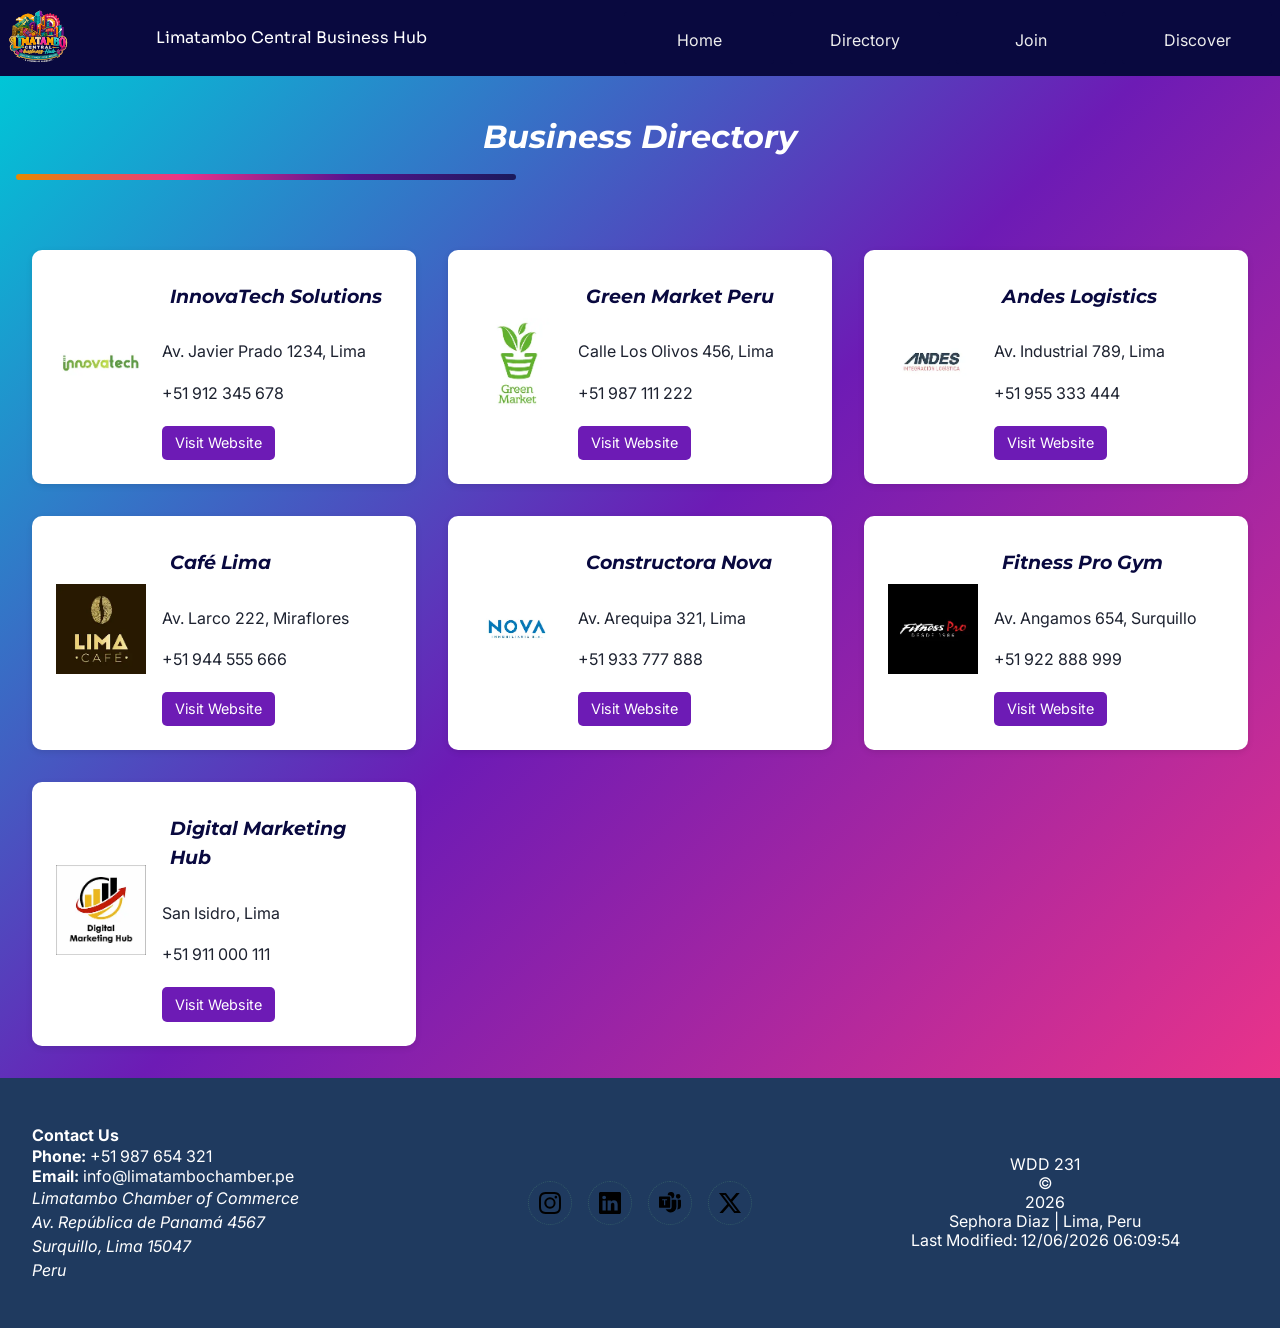
==== index.html @ 0a827411 "week 02 updates" ====
<!DOCTYPE html>
<html lang="en">

<head>
    <meta charset="UTF-8">
    <meta name="viewport" content="width=device-width, initial-scale=1.0">
    <title>Directory | Limatambo Central Business Hub</title>
    <meta name="author" content="Sephora Diaz">
    <meta name="description" content="This is the directory site of the Lima Central Business Hub">

    <meta property="og:title" content="Directory - Limatambo Central Business Hub">
    <meta property="og:description"
        content="Supporting local businesses in Limatambo by providing resources, networking opportunities, and community events to help growth and success.">
    <meta property="og:image" content="https://adielsd.github.io/wdd231/images/limatambo-logo.png">
    <meta property="og:url" content="https://adielsd.github.io/wdd231/">
    <meta property="og:type" content="website">

    <!--STYLESHEETS-->
    <link rel="stylesheet" href="styles/normalize.css">
    <link rel="stylesheet" href="styles/directory.css">

    <link rel="preload" href="styles/directory-large.css" as="style" onload="this.onload=null;this.rel='stylesheet'">
    <noscript>
        <link rel="stylesheet" href="styles/directory-large.css">
    </noscript>


    <!--ICON-->

    

    <link rel="icon" type="image/png" href="images/favicon-96x96.png" sizes="96x96" />
    <link rel="icon" type="image/svg+xml" href="images/favicon.svg" />
    <link rel="shortcut icon" href="images/favicon.ico" />
    <link rel="apple-touch-icon" sizes="180x180" href="images/apple-touch-icon.png" />
    <meta name="apple-mobile-web-app-title" content="MyWebSite" />
    <link rel="manifest" href="images/site.webmanifest" />


    <!--FAMILY FONTS-->
    
    <!-- PRECONNECT -->
     <link rel="preconnect" href="https://fonts.googleapis.com">
     <link rel="preconnect" href="https://fonts.gstatic.com" crossorigin>
     
     <!-- PRELOAD FONTS -->
      <link 
      rel="preload" 
      href="https://fonts.googleapis.com/css2?family=Inter:wght@400;500;600&family=Montserrat:wght@600;700;800&family=Sora:wght@600;700&display=swap" 
      as="style"
      onload="this.onload=null;this.rel='stylesheet'">
      
      <noscript>
        <link 
        href="https://fonts.googleapis.com/css2?family=Inter:wght@400;500;600&family=Montserrat:wght@600;700;800&family=Sora:wght@600;700&display=swap" 
        rel="stylesheet">
    </noscript>


    <script src="scripts/directory.js" defer></script>
    <script src="scripts/date.js" defer></script>   
    <script src="data/members.json" defer></script>

</head>

<body>
    <section class="navigator">
    <header>
        <img src="images/transparent-icon.svg" alt="site_logo" width="60" height="60">

        <span> Limatambo Central Business Hub </span>

        <button id="ham-btn" class="hamburguer" aria-label="Open navigation menu"></button>

    </header>

    <nav id="nav-bar" class="navigation">
        <ul>

            <li><a href="">Home</a></li>
            <li><a href="directory.html">Directory</a></li>
            <li><a href="">Join</a></li>
            <li><a href="">Discover</a></li>

        </ul>
    </nav>
    </section>


    <main>

        <h1>Business Directory</h1>

        <section id="members">
        </section>







        <!-- <h3>Find Us</h3>
        <iframe 
            src="https://www.google.com/maps?q=Surquillo+Lima+Peru&output=embed" 
            width="100%" 
            height="300" 
            style="border:0;" 
            allowfullscreen="" 
            loading="lazy">
        </iframe>

        -->


    </main>

    <footer>

        <div class="Contact">
            <h4>Contact Us</h4>
            <p><strong>Phone:</strong> +51 987 654 321</p>
            <p><strong>Email:</strong> info@limatambochamber.pe</p>

            <address>
                Limatambo Chamber of Commerce<br>
                Av. República de Panamá 4567<br>
                Surquillo, Lima 15047<br>
                Peru
            </address>
        </div>





        <div class="social">
            <a href="https://www.instagram.com/limachamber/?hl=es-la" target="_blank"><img src="images/instagram.svg" alt="instagram" width="16" height="16"></a>
            <a href="https://www.linkedin.com/feed/" target="_blank"><img src="images/linkedin.svg" alt="linkedin" width="16" height="16"></a>
            <a href="https://teams.live.com/free" target="_blank"><img src="images/microsoft-teams.svg" alt="microsoft-teams" width="16"
                    height="16"></a>
            <a href="https://x.com/?lang=es" target="_blank"><img src="images/twitter-x.svg" alt="twitter-x" width="16" height="16"></a>
        </div>

        <div class="date">
            <p>WDD 231</p>
            <p>
                © <span id="year"></span> Sephora Diaz | Lima, Peru</p>
            <p id="lastModified"></p>

        </div>



    </footer>

</body>

</html>
---- styles/directory.css ----
:root {
  /* =================================
     PRIMARY BRAND COLORS
  ================================= */

  --primary: #09093F;
  /* Deep Midnight Navy */
  --secondary: #00C6D7;
  /* Electric Teal */
  --accent: #FF9E1B;
  /* Vibrant Orange */
  --highlight: #E9338A;
  /* Magenta Fusion */
  --tertiary: #6D1BB5;
  /* Royal Purple */

  /* =================================
     OPTIONAL STATE VARIATIONS
  ================================= */

  --primary-hover: #1A1A5C;
  --secondary-hover: #00A8B8;
  --accent-hover: #E68900;
  --highlight-hover: #C81F72;
  --tertiary-hover: #57138F;

  /* =================================
     BACKGROUNDS & TEXT
  ================================= */

  --background-dark: #040420;
  --background-light: #F5F7FA;

  --text-primary: #FFFFFF;
  --text-secondary: #C8D0DA;
  --text-dark: #1D2230;

  /* =================================
     GRADIENTS
  ================================= */

  --gradient-primary: linear-gradient(135deg,
      #00C6D7 0%,
      #6D1BB5 50%,
      #E9338A 100%);

  --gradient-accent: linear-gradient(135deg,
      #FF9E1B 0%,
      #E9338A 100%);

  --gradient-dark: linear-gradient(135deg,
      #040420 0%,
      #09093F 100%);
}

/*---------------BODY CONFIG-------------------*/



html {
  scroll-behavior: smooth;
  font-size: 16px;
  box-sizing: border-box;
}
html {
  font-synthesis: none;
} 

*,
*::before,
*::after {
  box-sizing: inherit;
  margin: 0;
  padding: 0;
}

body {
  text-rendering: optimizeLegibility;
  -webkit-font-smoothing: antialiased;
}

body {
  min-height: 100vh;

  line-height: 1.5;
  font-family: 'Inter', sans-serif;

  background: var(--background-light);
  color: var(--text-dark);

  overflow-x: hidden;
}

body {
  font-family: 'Inter', Arial, Helvetica, sans-serif;
}


main {
  width: 100%;
  overflow-x: hidden;
}

img {
  max-width: 100%;
  display: block;
}


/*-----------------HEADER------------------*/

header {
  background-color: var(--primary);
  display: flex;
  gap: 5.5rem;
  align-items: center;
  padding: .5rem;
  text-align: center;
  font-family: 'sora', sans-serif   ;
  color: var(--text-primary);
}

/*-----------------BUTTONS------------------*/
/* Hamburguer button*/
.hamburguer {
  background: none;
  border: none;
  color: white;
  cursor: pointer;
  font-family: Verdana, Geneva, Tahoma, sans-serif;
}

.hamburguer {
  display: block;
  /* 🔥 important */
  background: none;
  border: none;
  font-size: 2rem;
  padding: .5rem;
  margin: 0;
  cursor: pointer;
}

.hamburguer::before {
  content: "\2630";
  font-size: 1.5rem;
}

.hamburguer.show::before {
  content: "\00D7";
  font-size: 1.5rem;
}

/*-----------------NAVIGATION------------------*/

h1 {
  font-family: 'Montserrat', sans-serif;
  text-align: center;
  font-style: oblique;
  color: var(--text-primary);
  padding: 1rem;
}

h1::after {
  content: "";
  display: block;
  justify-self: center;

  width: min(500px, 80%);
  height: 6px;

  margin-top: 0.8rem;
  border-radius: 999px;

  background: linear-gradient(
    90deg,
    #E68900,
    #E9338A,
    #57138F,
    #1A1A5C
  );
}

span {
  display: block;
}

.navigation {
  display: none;
  background-color: var(--primary);
  flex-direction: column;
  width: 100%;

}

.navigation li {
  width: 100%;
}

.navigation a {
  display: block;
  width: 100%;
  padding: 1rem;
}

.navigation.show {
  display: block;
}

.navigation ul {
  list-style-type: none;
  margin: 0;
  padding: 0;
}

.navigation a {
  display: block;
  padding: .8rem 10px;
  color: #eee;
  background-color: var(--primary);
  text-decoration: none;
  border-radius: 4px;
  text-align: center;

}

.navigation li.current {
  background-color: var(--accent);

}

.navigation a:hover {
  background-color: var(--secondary-hover);
  color: #1F3A5F;
}

nav {
  display: flex;
  justify-content: space-between;
  align-items: center;

}

nav {
  width: 100%;
}

/*-----------------MAIN------------------*/
main {
  background: var(--gradient-primary);
}

#members {
  display: grid;
  grid-template-columns: 1fr;
  gap: 1rem;
  padding: 1rem;
  align-items: center;
}

/* ===== CARD STYLE ===== */
#members section {
  background-color: white;
  border-radius: 10px;
  padding: 1rem;
  text-align: center;
  color: var(--text-dark);
  box-shadow: 0 2px 6px rgba(0, 0, 0, 0.1);
}

#members section {
  display: flex;
  flex-direction: column;
  align-items: center;
  /* keeps image centered */
}

/* ===== IMAGES ===== */
#members img {
  width: 80px;
  height: 80px;
  object-fit: cover;
  margin-bottom: 0.5rem;
}

/* ===== TEXT ===== */
#members h3 {
  font-family: 'Montserrat', sans-serif;
  color: var(--primary);
  margin-bottom: 0.5rem;
  padding: 0.5rem
}

#members p {
  font-family: 'Inter', sans-serif;
  margin: 0.3rem 0;
}

/* ===== LINKS ===== */
#members a {
  display: inline-block;
  padding-left: 1rem;
  margin-top: 0.5rem;
  color: white;
  background-color: var(--tertiary);
  padding: 0.4rem 0.8rem;
  border-radius: 5px;
  text-decoration: none;
  font-size: 0.9rem;
  font-family: 'Inter', sans-serif;

}

#members a:hover {
  background-color: var(--tertiary-hover);
}

#members {
  min-height: 100vh;
}

#members img {
  aspect-ratio: 4 / 3;
}


/*-----------------FOOTER------------------*/
footer {
  background-color: var(--primary);
  min-height: 250px;
}

.footer-grid {
  min-height: 250px;
}

footer * {
  min-width: 0;
}

footer h2,
footer h3,
footer p,
footer span,
footer a {
  line-height: 1.2;
}

footer {
  display: grid;
  grid-template-columns: 1fr;
  padding: 5px 0 5px 10px;
  background-color: #1F3A5F;
  color: white;
  padding: 1rem;


}

h3 {
  padding: 2rem;
  text-align: center;
  color: #333333;
  font-style: italic;
}

.contact h4 {
  font-style: italic;
  text-decoration: underline;
  padding: 10px;
}

/*-----------------SOCIAL------------------*/

.social {
  display: flex;
  justify-content: center;
  column-gap: 8px;
  padding: 1rem;
}

.social a {
  display: flex;
  justify-content: center;
  align-items: center;
  width: 44px;
  height: 44px;
  border: #335c67 dotted 1px;
  border-radius: 22px;
}

.social img {
  width: 22px;
  height: 22px;
}

.social a:hover {
  background-color: var(--secondary-hover);
}

.date {
  align-items: center;
  text-align: center;
}
---- styles/directory-large.css ----
@media (min-width: 768px) {

    :root {
        /* =================================
     PRIMARY BRAND COLORS
  ================================= */

        --primary: #09093F;
        /* Deep Midnight Navy */
        --secondary: #00C6D7;
        /* Electric Teal */
        --accent: #FF9E1B;
        /* Vibrant Orange */
        --highlight: #E9338A;
        /* Magenta Fusion */
        --tertiary: #6D1BB5;
        /* Royal Purple */

        /* =================================
     OPTIONAL STATE VARIATIONS
  ================================= */

        --primary-hover: #1A1A5C;
        --secondary-hover: #00A8B8;
        --accent-hover: #E68900;
        --highlight-hover: #C81F72;
        --tertiary-hover: #57138F;

        /* =================================
     BACKGROUNDS & TEXT
  ================================= */

        --background-dark: #040420;
        --background-light: #F5F7FA;

        --text-primary: #FFFFFF;
        --text-secondary: #C8D0DA;
        --text-dark: #1D2230;

        /* =================================
     GRADIENTS
  ================================= */

        --gradient-primary: linear-gradient(135deg,
                #00C6D7 0%,
                #6D1BB5 50%,
                #E9338A 100%);

        --gradient-accent: linear-gradient(135deg,
                #FF9E1B 0%,
                #E9338A 100%);

        --gradient-dark: linear-gradient(135deg,
                #040420 0%,
                #09093F 100%);
    }


    .hamburguer {
        display: none;
    }

    /* NAVIGATION */

    .navigator {
        display: flex;
        background: var(--primary);
        justify-content: space-between;
        align-items: center;
    }

    .navigation {
        display: block;
        padding: 0.5rem;
        background: var(--primary);
    }

    .navigation ul {
        display: flex;
        justify-content: center;
        align-items: center;
        gap: 1rem;
    }

    #nav-bar {
        width: auto;
        justify-self: right;
    }

    .navigation a {
        border: none;
        transition: background-color 0.3s ease;
        align-items: center;
        padding-top: 1rem;
        gap: 0;
        width: 150px;
    }

    /* MEMBERS GRID */

    #members {
        grid-template-columns: repeat(auto-fit, minmax(320px, 1fr));
        gap: 2rem;
        padding: 2rem;

        min-height: auto;
    }

    /* MEMBER CARDS */

    #members section {
        display: grid;
        grid-template-columns: auto 1fr;
        gap: 1rem;

        align-items: center;

        padding: 1.5rem;

        transition:
            transform 0.3s ease,
            box-shadow 0.3s ease;
    }

    #members section:hover {
        transform: translateY(-5px);

        box-shadow:
            0 10px 25px rgba(0, 0, 0, 0.12);
    }

    /* IMAGES */

    #members img {
        width: 90px;
        height: 90px;

        aspect-ratio: 1 / 1;

        object-fit: contain;
    }

    /* TEXT CONTENT */

    #members section>div {
        display: flex;
        flex-direction: column;

        gap: 0.5rem;
    }

    #members h3 {
        font-size: 1.2rem;
        text-align: left;
    }

    #members p {
        text-align: left;
    }

    #members a {
        align-self: start;
    }

    /* FOOTER */

    footer {
        grid-template-columns: repeat(3, 1fr);
        align-items: center;
        padding: 2rem;
        min-height: 250px;
    }

    footer>div {
        display: flex;
        flex-direction: column;
        justify-content: center;
    
    }

    .contact {
        text-align: left;
    }

    .social {
        flex-direction: row;
        justify-content: center;
        gap: 1rem;

    }

    .date {
        text-align: center;
    }
}
---- styles/directory-large.css ----
@media (min-width: 768px) {

    :root {
        /* =================================
     PRIMARY BRAND COLORS
  ================================= */

        --primary: #09093F;
        /* Deep Midnight Navy */
        --secondary: #00C6D7;
        /* Electric Teal */
        --accent: #FF9E1B;
        /* Vibrant Orange */
        --highlight: #E9338A;
        /* Magenta Fusion */
        --tertiary: #6D1BB5;
        /* Royal Purple */

        /* =================================
     OPTIONAL STATE VARIATIONS
  ================================= */

        --primary-hover: #1A1A5C;
        --secondary-hover: #00A8B8;
        --accent-hover: #E68900;
        --highlight-hover: #C81F72;
        --tertiary-hover: #57138F;

        /* =================================
     BACKGROUNDS & TEXT
  ================================= */

        --background-dark: #040420;
        --background-light: #F5F7FA;

        --text-primary: #FFFFFF;
        --text-secondary: #C8D0DA;
        --text-dark: #1D2230;

        /* =================================
     GRADIENTS
  ================================= */

        --gradient-primary: linear-gradient(135deg,
                #00C6D7 0%,
                #6D1BB5 50%,
                #E9338A 100%);

        --gradient-accent: linear-gradient(135deg,
                #FF9E1B 0%,
                #E9338A 100%);

        --gradient-dark: linear-gradient(135deg,
                #040420 0%,
                #09093F 100%);
    }


    .hamburguer {
        display: none;
    }

    /* NAVIGATION */

    .navigator {
        display: flex;
        background: var(--primary);
        justify-content: space-between;
        align-items: center;
    }

    .navigation {
        display: block;
        padding: 0.5rem;
        background: var(--primary);
    }

    .navigation ul {
        display: flex;
        justify-content: center;
        align-items: center;
        gap: 1rem;
    }

    #nav-bar {
        width: auto;
        justify-self: right;
    }

    .navigation a {
        border: none;
        transition: background-color 0.3s ease;
        align-items: center;
        padding-top: 1rem;
        gap: 0;
        width: 150px;
    }

    /* MEMBERS GRID */

    #members {
        grid-template-columns: repeat(auto-fit, minmax(320px, 1fr));
        gap: 2rem;
        padding: 2rem;

        min-height: auto;
    }

    /* MEMBER CARDS */

    #members section {
        display: grid;
        grid-template-columns: auto 1fr;
        gap: 1rem;

        align-items: center;

        padding: 1.5rem;

        transition:
            transform 0.3s ease,
            box-shadow 0.3s ease;
    }

    #members section:hover {
        transform: translateY(-5px);

        box-shadow:
            0 10px 25px rgba(0, 0, 0, 0.12);
    }

    /* IMAGES */

    #members img {
        width: 90px;
        height: 90px;

        aspect-ratio: 1 / 1;

        object-fit: contain;
    }

    /* TEXT CONTENT */

    #members section>div {
        display: flex;
        flex-direction: column;

        gap: 0.5rem;
    }

    #members h3 {
        font-size: 1.2rem;
        text-align: left;
    }

    #members p {
        text-align: left;
    }

    #members a {
        align-self: start;
    }

    /* FOOTER */

    footer {
        grid-template-columns: repeat(3, 1fr);
        align-items: center;
        padding: 2rem;
        min-height: 250px;
    }

    footer>div {
        display: flex;
        flex-direction: column;
        justify-content: center;
    
    }

    .contact {
        text-align: left;
    }

    .social {
        flex-direction: row;
        justify-content: center;
        gap: 1rem;

    }

    .date {
        text-align: center;
    }
}
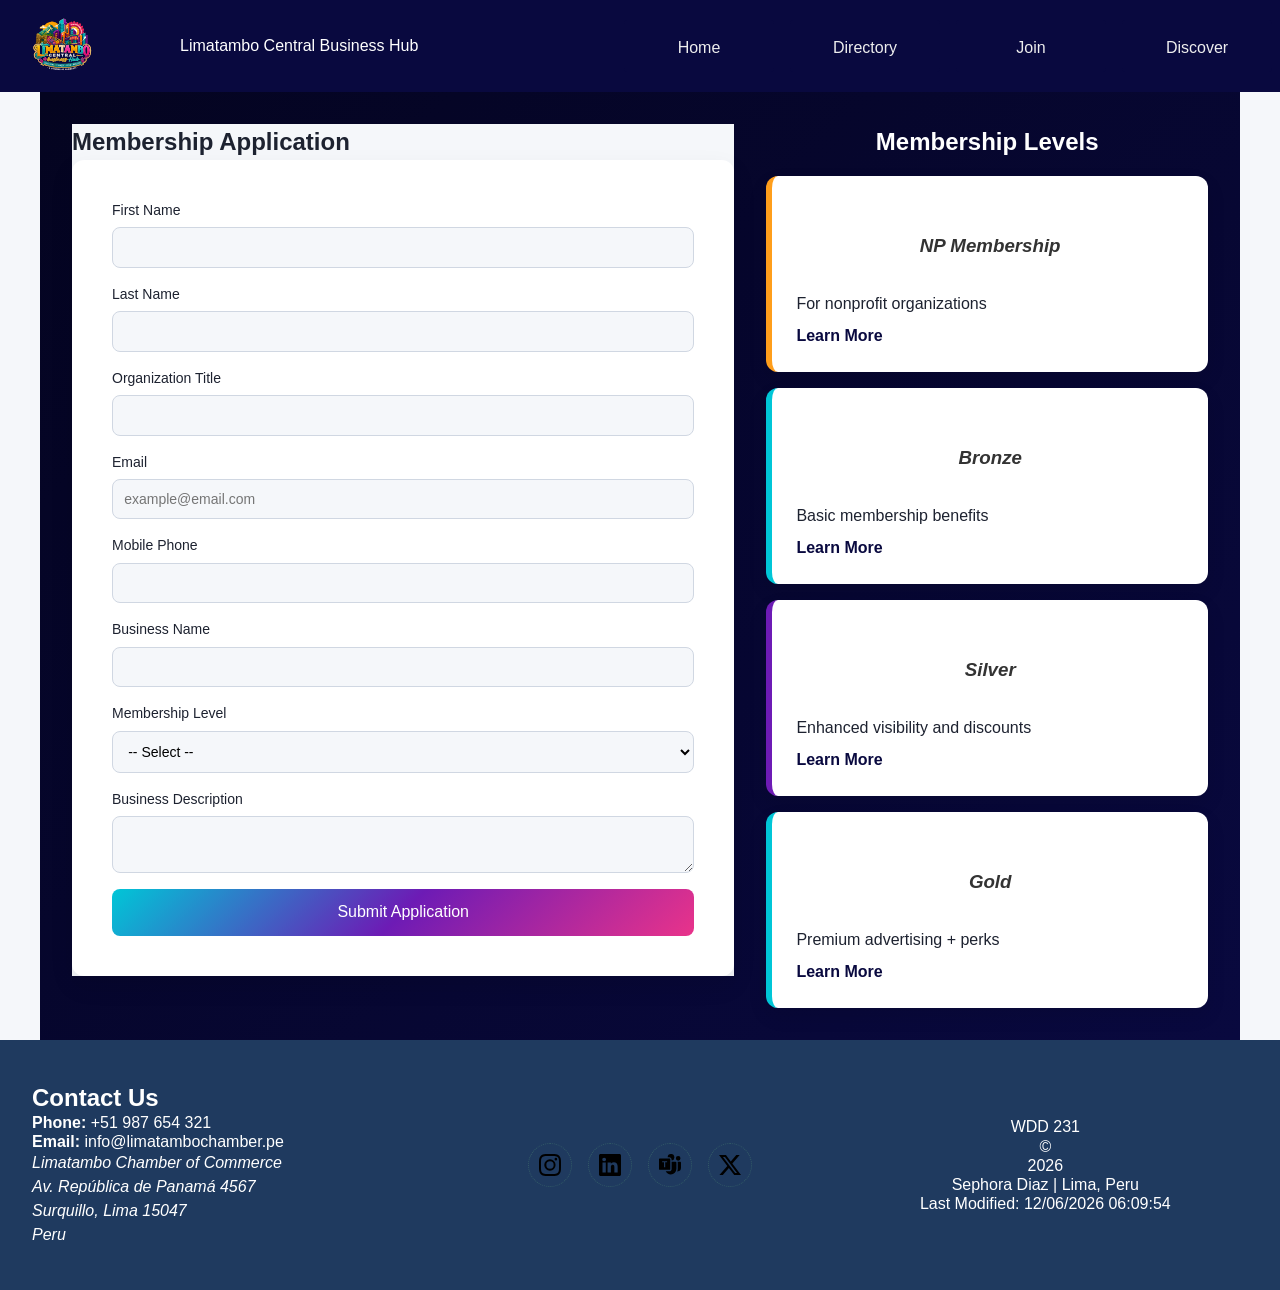
==== commit 07e793fa: "form modif 1" ====
--- a/index.html
+++ b/index.html
@@ -1,11 +1,10 @@
 <!DOCTYPE html>
 <html lang="en">
-
 <head>
-    <meta charset="UTF-8">
-    <meta name="viewport" content="width=device-width, initial-scale=1.0">
-    <title>Directory | Limatambo Central Business Hub</title>
-    <meta name="author" content="Sephora Diaz">
+  <meta charset="UTF-8" />
+  <meta name="viewport" content="width=device-width, initial-scale=1.0" />
+  <title>Join Chamber | Limatambo Chamber of Commerce</title>
+  <meta name="author" content="Sephora Diaz">
     <meta name="description" content="This is the directory site of the Lima Central Business Hub">
 
     <meta property="og:title" content="Directory - Limatambo Central Business Hub">
@@ -17,108 +16,185 @@
 
     <!--STYLESHEETS-->
     <link rel="stylesheet" href="styles/normalize.css">
-    <link rel="stylesheet" href="styles/directory.css">
-
-    <link rel="preload" href="styles/directory-large.css" as="style" onload="this.onload=null;this.rel='stylesheet'">
-    <noscript>
-        <link rel="stylesheet" href="styles/directory-large.css">
-    </noscript>
-
-
-    <!--ICON-->
-
     
-
-    <link rel="icon" type="image/png" href="images/favicon-96x96.png" sizes="96x96" />
-    <link rel="icon" type="image/svg+xml" href="images/favicon.svg" />
-    <link rel="shortcut icon" href="images/favicon.ico" />
-    <link rel="apple-touch-icon" sizes="180x180" href="images/apple-touch-icon.png" />
-    <meta name="apple-mobile-web-app-title" content="MyWebSite" />
-    <link rel="manifest" href="images/site.webmanifest" />
-
-
-    <!--FAMILY FONTS-->
-    
-    <!-- PRECONNECT -->
-     <link rel="preconnect" href="https://fonts.googleapis.com">
-     <link rel="preconnect" href="https://fonts.gstatic.com" crossorigin>
-     
-     <!-- PRELOAD FONTS -->
-      <link 
-      rel="preload" 
-      href="https://fonts.googleapis.com/css2?family=Inter:wght@400;500;600&family=Montserrat:wght@600;700;800&family=Sora:wght@600;700&display=swap" 
-      as="style"
-      onload="this.onload=null;this.rel='stylesheet'">
-      
-      <noscript>
-        <link 
-        href="https://fonts.googleapis.com/css2?family=Inter:wght@400;500;600&family=Montserrat:wght@600;700;800&family=Sora:wght@600;700&display=swap" 
-        rel="stylesheet">
-    </noscript>
-
-
-    <script src="scripts/directory.js" defer></script>
-    <script src="scripts/date.js" defer></script>   
-    <script src="data/members.json" defer></script>
-
+    <link rel="stylesheet" href="styles/join.css">
+
+    <link rel="stylesheet" href="styles/join-large.css">
+
+
+  <script defer src="scripts/join.js"></script>
+  <script defer src="scripts/date.js"></script>
 </head>
 
 <body>
-    <section class="navigator">
-    <header>
-        <img src="images/transparent-icon.svg" alt="site_logo" width="60" height="60">
-
-        <span> Limatambo Central Business Hub </span>
-
-        <button id="ham-btn" class="hamburguer" aria-label="Open navigation menu"></button>
-
-    </header>
-
-    <nav id="nav-bar" class="navigation">
-        <ul>
-
-            <li><a href="">Home</a></li>
-            <li><a href="directory.html">Directory</a></li>
-            <li><a href="">Join</a></li>
-            <li><a href="">Discover</a></li>
-
-        </ul>
-    </nav>
+     <div class="navigator">
+        <header>
+            <img src="images/transparent-icon.svg" alt="site_logo" width="60" height="60">
+
+            <span> Limatambo Central Business Hub </span>
+
+            <button id="ham-btn" class="hamburguer" aria-label="Open navigation menu"></button>
+
+        </header>
+
+        <nav id="nav-bar" class="navigation">
+            <ul>
+
+                <li><a href="index.html">Home</a></li>
+                <li><a href="directory.html">Directory</a></li>
+                <li><a href="index.html">Join</a></li>
+                <li><a href="">Discover</a></li>
+
+            </ul>
+        </nav>
+    </div>
+
+
+
+  <main class="layout">
+  
+    <section class="form-section">
+      <h2>Membership Application</h2>
+
+      <form method="get" action="thankyou.html" id="joinForm">
+
+        <label>
+          First Name
+          <input type="text" name="firstName" required autocomplete="given-name" title="First Name">
+        </label>
+
+        <label>
+          Last Name
+          <input type="text" name="lastName" required autocomplete="family-name" title="Last Name">
+        </label>
+
+        <label>
+          Organization Title
+          <input type="text"
+                 name="orgTitle"
+                 title="Organization Title"
+                 autocomplete="organization-title"
+                 pattern="[A-Za-z\\-\s]{7,}"
+                 required>
+        </label>
+
+        <label>
+          Email
+          <input type="email"
+                 name="email"
+                 required
+                 autocomplete="email"
+                 placeholder="example@email.com"
+                 title="Email Address">
+        </label>
+
+        <label>
+          Mobile Phone
+          <input type="tel"
+                 name="phone"
+                 required
+                 autocomplete="tel"
+                 title="Mobile Phone Number">
+        </label>
+
+        <label>
+          Business Name
+          <input type="text"
+                 name="organization"
+                 required
+                 autocomplete="organization"
+                 title="Business Name">
+        </label>
+
+        <label>
+          Membership Level
+          <select name="membership" required>
+            <option value="">-- Select --</option>
+            <option value="np">NP Membership</option>
+            <option value="bronze">Bronze Membership</option>
+            <option value="silver">Silver Membership</option>
+            <option value="gold">Gold Membership</option>
+          </select>
+        </label>
+
+        <label>
+          Business Description
+          <textarea name="description" title="Business Description"></textarea>
+        </label>
+
+        <!-- hidden timestamp -->
+        <input type="hidden" name="timestamp" id="timestamp">
+
+        <button type="submit">Submit Application</button>
+      </form>
     </section>
 
-
-    <main>
-
-        <h1>Business Directory</h1>
-
-        <section id="members">
-        </section>
-
-
-
-
-
-
-
-        <!-- <h3>Find Us</h3>
-        <iframe 
-            src="https://www.google.com/maps?q=Surquillo+Lima+Peru&output=embed" 
-            width="100%" 
-            height="300" 
-            style="border:0;" 
-            allowfullscreen="" 
-            loading="lazy">
-        </iframe>
-
-        -->
-
-
-    </main>
-
-    <footer>
-
-        <div class="Contact">
-            <h4>Contact Us</h4>
+    <!-- MEMBERSHIP CARDS -->
+    <aside class="cards">
+      <h2>Membership Levels</h2>
+
+      <div class="card animate">
+        <h3>NP Membership</h3>
+        <p>For nonprofit organizations</p>
+        <a href="#" data-modal="npModal">Learn More</a>
+      </div>
+
+      <div class="card animate">
+        <h3>Bronze</h3>
+        <p>Basic membership benefits</p>
+        <a href="#" data-modal="bronzeModal">Learn More</a>
+      </div>
+
+      <div class="card animate">
+        <h3>Silver</h3>
+        <p>Enhanced visibility and discounts</p>
+        <a href="#" data-modal="silverModal">Learn More</a>
+      </div>
+
+      <div class="card animate">
+        <h3>Gold</h3>
+        <p>Premium advertising + perks</p>
+        <a href="#" data-modal="goldModal">Learn More</a>
+      </div>
+    </aside>
+  </main>
+
+  <!-- MODALS -->
+  <div class="modal" id="npModal">
+    <div class="modal-content">
+      <button class="close">&times;</button>
+      <h2>NP Membership Benefits</h2>
+      <p>No fee. Access to community events.</p>
+    </div>
+  </div>
+
+  <div class="modal" id="bronzeModal">
+    <div class="modal-content">
+      <button class="close">&times;</button>
+      <h2>Bronze Benefits</h2>
+      <p>Basic listing and networking access.</p>
+    </div>
+  </div>
+
+  <div class="modal" id="silverModal">
+    <div class="modal-content">
+      <button class="close">&times;</button>
+      <h2>Silver Benefits</h2>
+      <p>Event discounts and featured listings.</p>
+    </div>
+  </div>
+
+  <div class="modal" id="goldModal">
+    <div class="modal-content">
+      <button class="close">&times;</button>
+      <h2>Gold Benefits</h2>
+      <p>Homepage spotlight + premium promotion.</p>
+    </div>
+  </div>
+
+  <footer>
+     <div class="Contact">
+            <h2>Contact Us</h2>
             <p><strong>Phone:</strong> +51 987 654 321</p>
             <p><strong>Email:</strong> info@limatambochamber.pe</p>
 
@@ -135,11 +211,14 @@
 
 
         <div class="social">
-            <a href="https://www.instagram.com/limachamber/?hl=es-la" target="_blank"><img src="images/instagram.svg" alt="instagram" width="16" height="16"></a>
-            <a href="https://www.linkedin.com/feed/" target="_blank"><img src="images/linkedin.svg" alt="linkedin" width="16" height="16"></a>
-            <a href="https://teams.live.com/free" target="_blank"><img src="images/microsoft-teams.svg" alt="microsoft-teams" width="16"
+            <a href="https://www.instagram.com/limachamber/?hl=es-la" target="_blank"><img src="images/instagram.svg"
+                    alt="instagram" width="16" height="16"></a>
+            <a href="https://www.linkedin.com/feed/" target="_blank"><img src="images/linkedin.svg" alt="linkedin"
+                    width="16" height="16"></a>
+            <a href="https://teams.live.com/free" target="_blank"><img src="images/microsoft-teams.svg"
+                    alt="microsoft-teams" width="16" height="16"></a>
+            <a href="https://x.com/?lang=es" target="_blank"><img src="images/twitter-x.svg" alt="twitter-x" width="16"
                     height="16"></a>
-            <a href="https://x.com/?lang=es" target="_blank"><img src="images/twitter-x.svg" alt="twitter-x" width="16" height="16"></a>
         </div>
 
         <div class="date">
@@ -149,11 +228,5 @@
             <p id="lastModified"></p>
 
         </div>
-
-
-
-    </footer>
-
 </body>
-
 </html>
--- a/styles/join.css
+++ b/styles/join.css
@@ -0,0 +1,576 @@
+:root {
+  --primary: #09093F;
+  --secondary: #00C6D7;
+  --accent: #FF9E1B;
+  --highlight: #E9338A;
+  --tertiary: #6D1BB5;
+
+  --primary-hover: #1A1A5C;
+  --secondary-hover: #00A8B8;
+  --accent-hover: #E68900;
+  --highlight-hover: #C81F72;
+  --tertiary-hover: #57138F;
+
+  --background-dark: #040420;
+  --background-light: #F5F7FA;
+
+  --text-primary: #FFFFFF;
+  --text-secondary: #C8D0DA;
+  --text-dark: #1D2230;
+
+  --gradient-primary: linear-gradient(135deg,#00C6D7,#6D1BB5,#E9338A);
+  --gradient-accent: linear-gradient(135deg,#FF9E1B,#E9338A);
+  --gradient-dark: linear-gradient(135deg,#040420,#09093F);
+}
+
+/*---------------BODY CONFIG-------------------*/
+
+
+
+html {
+  scroll-behavior: smooth;
+  font-size: 16px;
+  box-sizing: border-box;
+}
+
+html {
+  font-synthesis: none;
+}
+
+*,
+*::before,
+*::after {
+  box-sizing: inherit;
+  margin: 0;
+  padding: 0;
+}
+
+body {
+  text-rendering: optimizeLegibility;
+  -webkit-font-smoothing: antialiased;
+}
+
+body {
+  min-height: 100vh;
+
+  line-height: 1.5;
+  font-family: 'Inter', sans-serif;
+
+  background: var(--background-light);
+  color: var(--text-dark);
+
+  overflow-x: hidden;
+}
+
+body {
+  font-family: 'Inter', Arial, Helvetica, sans-serif;
+}
+
+
+main {
+  width: 100%;
+  overflow-x: hidden;
+}
+
+img {
+  max-width: 100%;
+  display: block;
+}
+
+
+/*-----------------HEADER------------------*/
+
+header {
+  background-color: var(--primary);
+  display: flex;
+  gap: 5.5rem;
+  align-items: center;
+  padding: .5rem;
+  text-align: center;
+  font-family: 'sora', sans-serif;
+  color: var(--text-primary);
+}
+
+/*-----------------BUTTONS------------------*/
+/* Hamburguer button*/
+.hamburguer {
+  background: none;
+  border: none;
+  color: white;
+  cursor: pointer;
+  font-family: Verdana, Geneva, Tahoma, sans-serif;
+}
+
+.hamburguer {
+  display: block;
+  /* 🔥 important */
+  background: none;
+  border: none;
+  font-size: 2rem;
+  padding: .5rem;
+  margin: 0;
+  cursor: pointer;
+}
+
+.hamburguer::before {
+  content: "\2630";
+  font-size: 1.5rem;
+}
+
+.hamburguer.show::before {
+  content: "\00D7";
+  font-size: 1.5rem;
+}
+/*-----------------NAVIGATION------------------*/
+
+h1 {
+  font-family: 'Montserrat', sans-serif;
+  text-align: center;
+  font-style: oblique;
+  color: var(--text-primary);
+  padding: 1rem;
+}
+
+h1::after {
+  content: "";
+  display: block;
+  justify-self: center;
+
+  width: min(500px, 80%);
+  height: 6px;
+
+  margin-top: 0.8rem;
+  border-radius: 999px;
+
+  background: linear-gradient(90deg,
+      #E68900,
+      #E9338A,
+      #57138F,
+      #1A1A5C);
+}
+
+span {
+  display: block;
+}
+
+.navigation {
+  display: none;
+  background-color: var(--primary);
+  flex-direction: column;
+  width: 100%;
+
+}
+
+.navigation li {
+  width: 100%;
+}
+
+.navigation a {
+  display: block;
+  width: 100%;
+  padding: 1rem;
+}
+
+.navigation.show {
+  display: block;
+}
+
+.navigation ul {
+  list-style-type: none;
+  margin: 0;
+  padding: 0;
+}
+
+.navigation a {
+  display: block;
+  padding: .8rem 10px;
+  color: #eee;
+  background-color: var(--primary);
+  text-decoration: none;
+  border-radius: 4px;
+  text-align: center;
+
+}
+
+.navigation li.current {
+  background-color: var(--accent);
+
+}
+
+.navigation a:hover {
+  background-color: var(--secondary-hover);
+  color: #1F3A5F;
+}
+
+nav {
+  display: flex;
+  justify-content: space-between;
+  align-items: center;
+
+}
+
+nav {
+  width: 100%;
+}
+
+
+
+body {
+  font-family: Arial, sans-serif;
+  margin: 0;
+  background: #f5f5f5;
+}
+
+/* layout */
+.layout {
+  display: flex;
+  flex-direction: column;
+  gap: 20px;
+  padding: 20px;
+}
+
+/* desktop layout */
+@media (min-width: 900px) {
+  .layout {
+    flex-direction: row;
+  }
+}
+
+/* form */
+form {
+  display: flex;
+  flex-direction: column;
+  gap: 12px;
+  background: white;
+  padding: 20px;
+  border-radius: 10px;
+}
+
+label {
+  display: flex;
+  flex-direction: column;
+  font-size: 14px;
+}
+
+input, select, textarea {
+  padding: 8px;
+  border: 1px solid #ccc;
+  border-radius: 6px;
+}
+
+/* cards */
+.cards {
+  display: flex;
+  flex-direction: column;
+  gap: 15px;
+}
+
+.card {
+  background: white;
+  padding: 15px;
+  border-radius: 10px;
+  opacity: 0;
+  transform: translateY(20px);
+}
+
+/* ✨ animation on load */
+.animate {
+  animation: fadeUp 1s ease forwards;
+}
+
+@keyframes fadeUp {
+  to {
+    opacity: 1;
+    transform: translateY(0);
+  }
+}
+
+/* modals */
+.modal {
+  display: none;
+  position: fixed;
+  top: 0;
+  left: 0;
+  width: 100%;
+  height: 100%;
+  background: rgba(0,0,0,0.6);
+}
+
+.modal-content {
+  background: white;
+  margin: 15% auto;
+  padding: 20px;
+  width: 300px;
+  border-radius: 10px;
+}
+
+.close {
+  float: right;
+  cursor: pointer;
+}
+
+/* ================================
+   JOIN FORM STYLING
+================================ */
+
+.form-section {
+  background: var(--background-light);
+  padding: 2rem;
+}
+
+form {
+  background: white;
+  border-radius: 12px;
+  padding: 2rem;
+  box-shadow: 0 10px 25px rgba(0, 0, 0, 0.08);
+  display: flex;
+  flex-direction: column;
+  gap: 1rem;
+  max-width: 600px;
+}
+
+/* labels */
+form label {
+  display: flex;
+  flex-direction: column;
+  font-family: 'Inter', sans-serif;
+  color: var(--text-dark);
+  font-weight: 500;
+  gap: 0.4rem;
+}
+
+/* inputs */
+form input,
+form select,
+form textarea {
+  padding: 0.7rem;
+  border: 1px solid #d0d7e2;
+  border-radius: 8px;
+  font-family: inherit;
+  background: var(--background-light);
+  transition: 0.3s ease;
+}
+
+/* focus effect using your theme */
+form input:focus,
+form select:focus,
+form textarea:focus {
+  outline: none;
+  border-color: var(--secondary);
+  box-shadow: 0 0 0 3px rgba(0, 198, 215, 0.2);
+}
+
+/* submit button */
+form button {
+  background: var(--gradient-primary);
+  color: white;
+  border: none;
+  padding: 0.9rem;
+  border-radius: 8px;
+  font-size: 1rem;
+  cursor: pointer;
+  transition: transform 0.2s ease, opacity 0.2s ease;
+}
+
+form button:hover {
+  transform: translateY(-2px);
+  opacity: 0.9;
+}
+
+/* ================================
+   MEMBERSHIP CARDS
+================================ */
+
+.cards {
+  display: flex;
+  flex-direction: column;
+  gap: 1rem;
+  padding: 1rem;
+}
+
+.cards > h2 {
+    color: var(--text-primary);
+    text-align: center;
+}
+
+/* card base */
+.card {
+  background: white;
+  border-left: 6px solid var(--secondary);
+  border-radius: 12px;
+  padding: 1rem;
+  box-shadow: 0 8px 20px rgba(0, 0, 0, 0.08);
+  transition: transform 0.3s ease;
+}
+
+/* hover */
+.card:hover {
+  transform: translateY(-5px);
+}
+
+/* different colors per membership */
+.card:nth-child(1) {
+  border-left-color: var(--highlight);
+}
+
+.card:nth-child(2) {
+  border-left-color: var(--accent);
+}
+
+.card:nth-child(3) {
+  border-left-color: var(--secondary);
+}
+
+.card:nth-child(4) {
+  border-left-color: var(--tertiary);
+}
+
+/* link inside cards */
+.card a {
+  display: inline-block;
+  margin-top: 0.5rem;
+  color: var(--primary);
+  font-weight: bold;
+  text-decoration: none;
+}
+
+.card a:hover {
+  color: var(--accent);
+}
+
+/* ================================
+   MODALS
+================================ */
+
+.modal {
+  display: none;
+  position: fixed;
+  inset: 0;
+  background: rgba(4, 4, 32, 0.7);
+  backdrop-filter: blur(4px);
+  justify-content: center;
+  align-items: center;
+}
+
+.modal-content {
+  background: white;
+  padding: 2rem;
+  border-radius: 12px;
+  width: 90%;
+  max-width: 400px;
+  animation: pop 0.3s ease;
+}
+
+@keyframes pop {
+  from {
+    transform: scale(0.8);
+    opacity: 0;
+  }
+  to {
+    transform: scale(1);
+    opacity: 1;
+  }
+}
+
+.close {
+  background: none;
+  border: none;
+  font-size: 1.5rem;
+  float: right;
+  cursor: pointer;
+  color: var(--primary);
+}
+
+/* ================================
+   PAGE BACKGROUND IMPROVEMENT
+================================ */
+
+body {
+  background: var(--background-light);
+}
+
+main.layout {
+  background: var(--gradient-dark);
+  padding: 2rem;
+  min-height: 100vh;
+  gap: 2rem;
+}
+
+/*-----------------FOOTER------------------*/
+footer {
+  background-color: var(--primary);
+  min-height: 250px;
+}
+
+.footer-grid {
+  min-height: 250px;
+}
+
+footer * {
+  min-width: 0;
+}
+
+footer h2,
+footer h3,
+footer p,
+footer span,
+footer a {
+  line-height: 1.2;
+}
+
+footer {
+  display: grid;
+  grid-template-columns: 1fr;
+  padding: 5px 0 5px 10px;
+  background-color: #1F3A5F;
+  color: white;
+  padding: 1rem;
+
+
+}
+
+h3 {
+  padding: 2rem;
+  text-align: center;
+  color: #333333;
+  font-style: italic;
+}
+
+.contact h4 {
+  font-style: italic;
+  text-decoration: underline;
+  padding: 10px;
+}
+
+/*-----------------SOCIAL------------------*/
+
+.social {
+  display: flex;
+  justify-content: center;
+  column-gap: 8px;
+  padding: 1rem;
+}
+
+.social a {
+  display: flex;
+  justify-content: center;
+  align-items: center;
+  width: 44px;
+  height: 44px;
+  border: #335c67 dotted 1px;
+  border-radius: 22px;
+}
+
+.social img {
+  width: 22px;
+  height: 22px;
+}
+
+.social a:hover {
+  background-color: var(--secondary-hover);
+}
+
+.date {
+  align-items: center;
+  text-align: center;
+}
--- a/styles/join-large.css
+++ b/styles/join-large.css
@@ -0,0 +1,172 @@
+
+@media (min-width: 900px) {
+
+    :root {
+        /* =================================
+     PRIMARY BRAND COLORS
+  ================================= */
+
+        --primary: #09093F;
+        /* Deep Midnight Navy */
+        --secondary: #00C6D7;
+        /* Electric Teal */
+        --accent: #FF9E1B;
+        /* Vibrant Orange */
+        --highlight: #E9338A;
+        /* Magenta Fusion */
+        --tertiary: #6D1BB5;
+        /* Royal Purple */
+
+        /* =================================
+     OPTIONAL STATE VARIATIONS
+  ================================= */
+
+        --primary-hover: #1A1A5C;
+        --secondary-hover: #00A8B8;
+        --accent-hover: #E68900;
+        --highlight-hover: #C81F72;
+        --tertiary-hover: #57138F;
+
+        /* =================================
+     BACKGROUNDS & TEXT
+  ================================= */
+
+        --background-dark: #040420;
+        --background-light: #F5F7FA;
+
+        --text-primary: #FFFFFF;
+        --text-secondary: #C8D0DA;
+        --text-dark: #1D2230;
+
+        /* =================================
+     GRADIENTS
+  ================================= */
+
+        --gradient-primary: linear-gradient(135deg,
+                #00C6D7 0%,
+                #6D1BB5 50%,
+                #E9338A 100%);
+
+        --gradient-accent: linear-gradient(135deg,
+                #FF9E1B 0%,
+                #E9338A 100%);
+
+        --gradient-dark: linear-gradient(135deg,
+                #040420 0%,
+                #09093F 100%);
+    }
+
+
+    .hamburguer {
+        display: none;
+    }
+
+    /* NAVIGATION */
+
+    .navigator {
+        display: flex;
+        background: var(--primary);
+        justify-content: space-between;
+        align-items: center;
+    }
+
+    .navigation {
+        display: block;
+        padding: 0.5rem;
+        background: var(--primary);
+    }
+
+    .navigation ul {
+        display: flex;
+        justify-content: center;
+        align-items: center;
+        gap: 1rem;
+    }
+
+    #nav-bar {
+        width: auto;
+        justify-self: right;
+    }
+
+    .navigation a {
+        border: none;
+        transition: background-color 0.3s ease;
+        align-items: center;
+        padding-top: 1rem;
+        gap: 0;
+        width: 150px;
+    }
+
+
+  
+  .layout {
+    max-width: 1200px;
+    margin: 0 auto;
+    display: grid;
+    grid-template-columns: 1.2fr 0.8fr;
+    gap: 3rem;
+    align-items: start;
+  }
+
+  
+  form {
+    max-width: 100%;
+    padding: 2.5rem;
+  }
+
+  .form-section {
+    padding: 0;
+  }
+
+  
+  .cards {
+    padding: 0;
+  }
+
+  
+  .card {
+    padding: 1.5rem;
+  }
+
+  
+  header {
+    justify-content: space-between;
+    padding: 1rem 2rem;
+  }
+
+  nav {
+    justify-content: flex-end;
+    gap: 2rem;
+  }
+
+  /* FOOTER */
+
+    footer {
+        grid-template-columns: repeat(3, 1fr);
+        align-items: center;
+        padding: 2rem;
+        min-height: 250px;
+    }
+
+    footer>div {
+        display: flex;
+        flex-direction: column;
+        justify-content: center;
+    
+    }
+
+    .contact {
+        text-align: left;
+    }
+
+    .social {
+        flex-direction: row;
+        justify-content: center;
+        gap: 1rem;
+
+    }
+
+    .date {
+        text-align: center;
+    }
+}
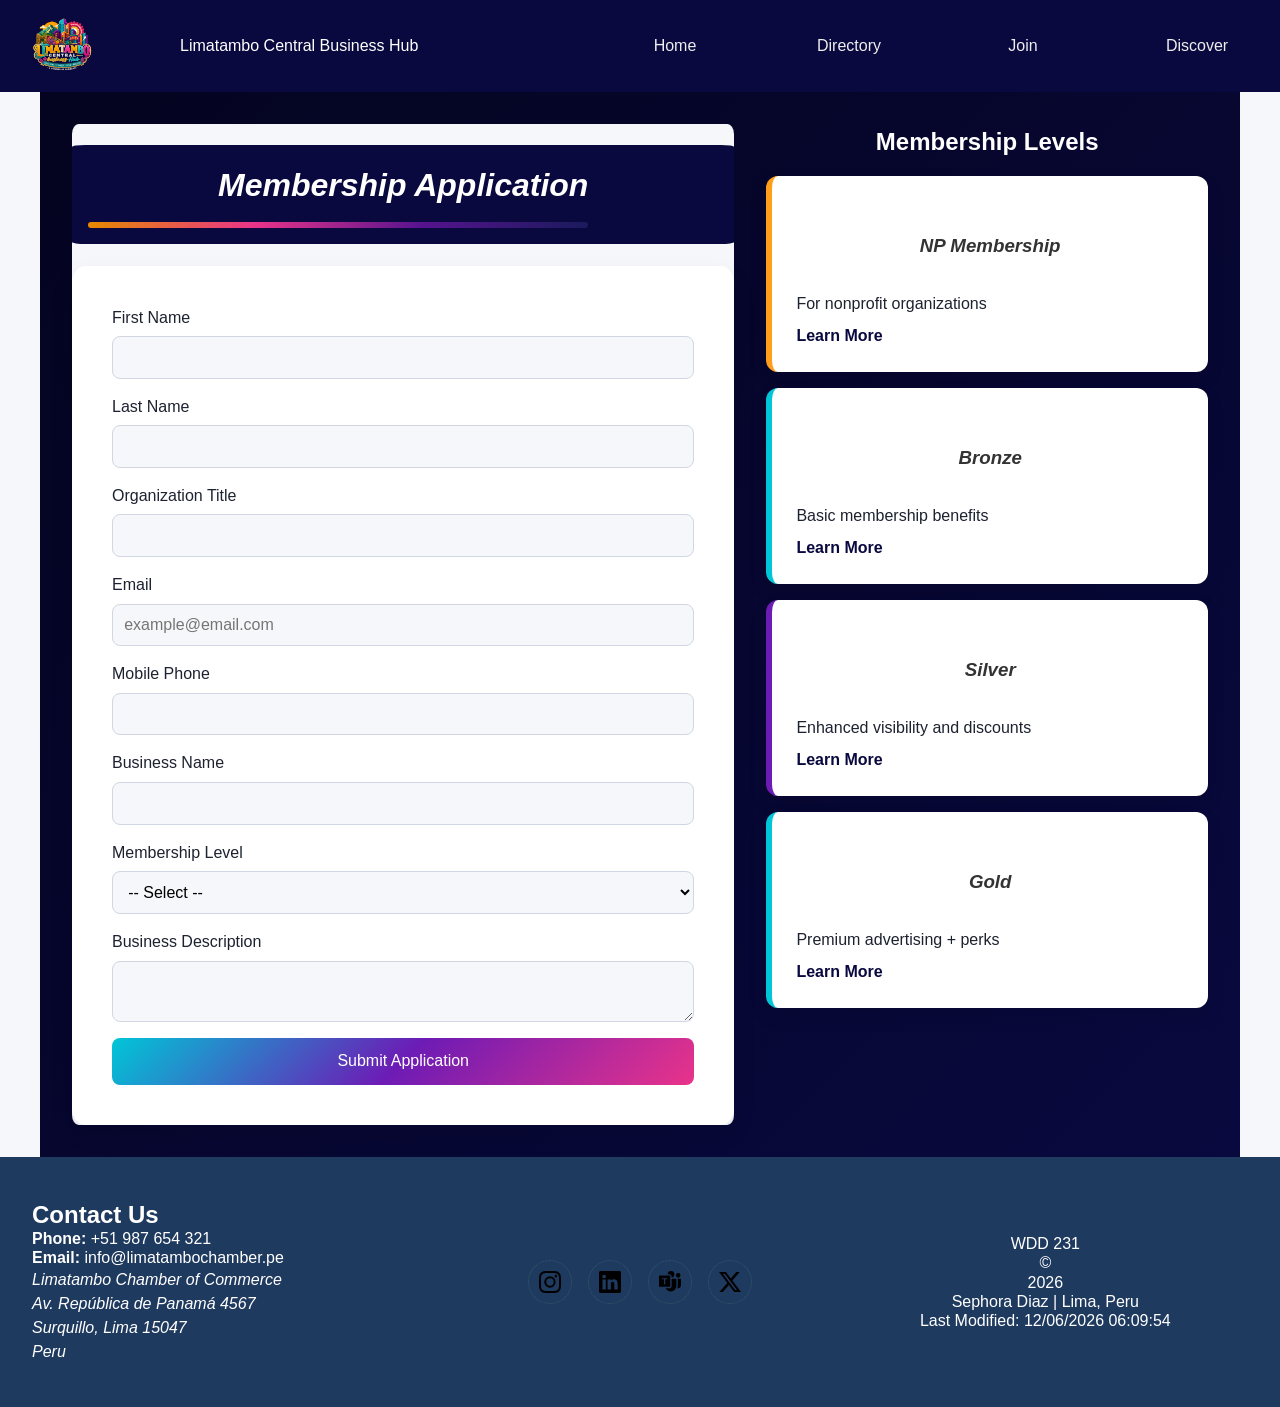
==== commit 1b5987c0: "working it out" ====
--- a/index.html
+++ b/index.html
@@ -1,8 +1,8 @@
 <!DOCTYPE html>
 <html lang="en">
 <head>
-  <meta charset="UTF-8" />
-  <meta name="viewport" content="width=device-width, initial-scale=1.0" />
+  <meta charset="UTF-8">
+  <meta name="viewport" content="width=device-width, initial-scale=1.0">
   <title>Join Chamber | Limatambo Chamber of Commerce</title>
   <meta name="author" content="Sephora Diaz">
     <meta name="description" content="This is the directory site of the Lima Central Business Hub">
@@ -54,7 +54,7 @@
   <main class="layout">
   
     <section class="form-section">
-      <h2>Membership Application</h2>
+      <h1>Membership Application</h1>
 
       <form method="get" action="thankyou.html" id="joinForm">
 
@@ -223,10 +223,10 @@
 
         <div class="date">
             <p>WDD 231</p>
-            <p>
-                © <span id="year"></span> Sephora Diaz | Lima, Peru</p>
+            <p>© <span id="year"></span> Sephora Diaz | Lima, Peru</p>
             <p id="lastModified"></p>
 
         </div>
+  </footer>
 </body>
 </html>
--- a/styles/join.css
+++ b/styles/join.css
@@ -46,15 +46,14 @@
 }
 
 body {
-  text-rendering: optimizeLegibility;
-  -webkit-font-smoothing: antialiased;
+     text-rendering: optimizeLegibility;
 }
 
 body {
   min-height: 100vh;
 
   line-height: 1.5;
-  font-family: 'Inter', sans-serif;
+  font-family: 'Inter', sans-serif; 
 
   background: var(--background-light);
   color: var(--text-dark);
@@ -163,44 +162,58 @@
 
 .navigation li {
   width: 100%;
+  list-style: none;
+}
+
+
+
+.navigation.show {
+  display: flex;
+  flex-direction: column;
+  position: fixed;
+  top: 0;
+  left: 0;
+  width: 100%;
+  height: 100vh;
+  background-color: var(--primary);
+  z-index: 9999;
+}
+
+.navigation ul {
+  display: flex;
+  flex-direction: column;
+  justify-content: center;
+  align-items: center;
+  height: 100%;
+  gap: 1rem;
 }
 
 .navigation a {
   display: block;
   width: 100%;
   padding: 1rem;
-}
-
-.navigation.show {
-  display: block;
-}
-
-.navigation ul {
-  list-style-type: none;
-  margin: 0;
-  padding: 0;
-}
-
-.navigation a {
-  display: block;
-  padding: .8rem 10px;
   color: #eee;
   background-color: var(--primary);
   text-decoration: none;
   border-radius: 4px;
   text-align: center;
-
-}
-
-.navigation li.current {
-  background-color: var(--accent);
-
-}
-
+  transition: background 0.2s ease;
+}
+
+/* FULL WIDTH HOVER EFFECT */
 .navigation a:hover {
   background-color: var(--secondary-hover);
   color: #1F3A5F;
 }
+.navigation li.current {
+  background-color: var(--accent);
+
+}
+
+.navigation a:hover {
+  background-color: var(--secondary-hover);
+  color: #1F3A5F;
+}
 
 nav {
   display: flex;
@@ -209,9 +222,7 @@
 
 }
 
-nav {
-  width: 100%;
-}
+
 
 
 
@@ -221,6 +232,8 @@
   background: #f5f5f5;
 }
 
+    
+
 /* layout */
 .layout {
   display: flex;
@@ -229,51 +242,7 @@
   padding: 20px;
 }
 
-/* desktop layout */
-@media (min-width: 900px) {
-  .layout {
-    flex-direction: row;
-  }
-}
-
-/* form */
-form {
-  display: flex;
-  flex-direction: column;
-  gap: 12px;
-  background: white;
-  padding: 20px;
-  border-radius: 10px;
-}
-
-label {
-  display: flex;
-  flex-direction: column;
-  font-size: 14px;
-}
-
-input, select, textarea {
-  padding: 8px;
-  border: 1px solid #ccc;
-  border-radius: 6px;
-}
-
-/* cards */
-.cards {
-  display: flex;
-  flex-direction: column;
-  gap: 15px;
-}
-
-.card {
-  background: white;
-  padding: 15px;
-  border-radius: 10px;
-  opacity: 0;
-  transform: translateY(20px);
-}
-
-/* ✨ animation on load */
+/* animation on load */
 .animate {
   animation: fadeUp 1s ease forwards;
 }
@@ -315,7 +284,14 @@
 
 .form-section {
   background: var(--background-light);
-  padding: 2rem;
+  padding: 2px;
+  border-radius: 1%;
+}
+
+.form-section > h1{
+    background: var(--primary);
+    border-radius: 2%;
+
 }
 
 form {
@@ -327,6 +303,7 @@
   flex-direction: column;
   gap: 1rem;
   max-width: 600px;
+  border-radius: 2%;
 }
 
 /* labels */
--- a/styles/join-large.css
+++ b/styles/join-large.css
@@ -1,60 +1,6 @@
+
 
 @media (min-width: 900px) {
-
-    :root {
-        /* =================================
-     PRIMARY BRAND COLORS
-  ================================= */
-
-        --primary: #09093F;
-        /* Deep Midnight Navy */
-        --secondary: #00C6D7;
-        /* Electric Teal */
-        --accent: #FF9E1B;
-        /* Vibrant Orange */
-        --highlight: #E9338A;
-        /* Magenta Fusion */
-        --tertiary: #6D1BB5;
-        /* Royal Purple */
-
-        /* =================================
-     OPTIONAL STATE VARIATIONS
-  ================================= */
-
-        --primary-hover: #1A1A5C;
-        --secondary-hover: #00A8B8;
-        --accent-hover: #E68900;
-        --highlight-hover: #C81F72;
-        --tertiary-hover: #57138F;
-
-        /* =================================
-     BACKGROUNDS & TEXT
-  ================================= */
-
-        --background-dark: #040420;
-        --background-light: #F5F7FA;
-
-        --text-primary: #FFFFFF;
-        --text-secondary: #C8D0DA;
-        --text-dark: #1D2230;
-
-        /* =================================
-     GRADIENTS
-  ================================= */
-
-        --gradient-primary: linear-gradient(135deg,
-                #00C6D7 0%,
-                #6D1BB5 50%,
-                #E9338A 100%);
-
-        --gradient-accent: linear-gradient(135deg,
-                #FF9E1B 0%,
-                #E9338A 100%);
-
-        --gradient-dark: linear-gradient(135deg,
-                #040420 0%,
-                #09093F 100%);
-    }
 
 
     .hamburguer {
@@ -66,6 +12,7 @@
     .navigator {
         display: flex;
         background: var(--primary);
+        flex-direction: row;
         justify-content: space-between;
         align-items: center;
     }
@@ -74,14 +21,16 @@
         display: block;
         padding: 0.5rem;
         background: var(--primary);
+
     }
 
     .navigation ul {
-        display: flex;
-        justify-content: center;
-        align-items: center;
-        gap: 1rem;
-    }
+    display: flex;
+    flex-direction: row;
+    justify-content: flex-end;
+    align-items: center;
+    gap: 1.5rem;
+  }
 
     #nav-bar {
         width: auto;
@@ -139,6 +88,8 @@
     gap: 2rem;
   }
 
+
+
   /* FOOTER */
 
     footer {
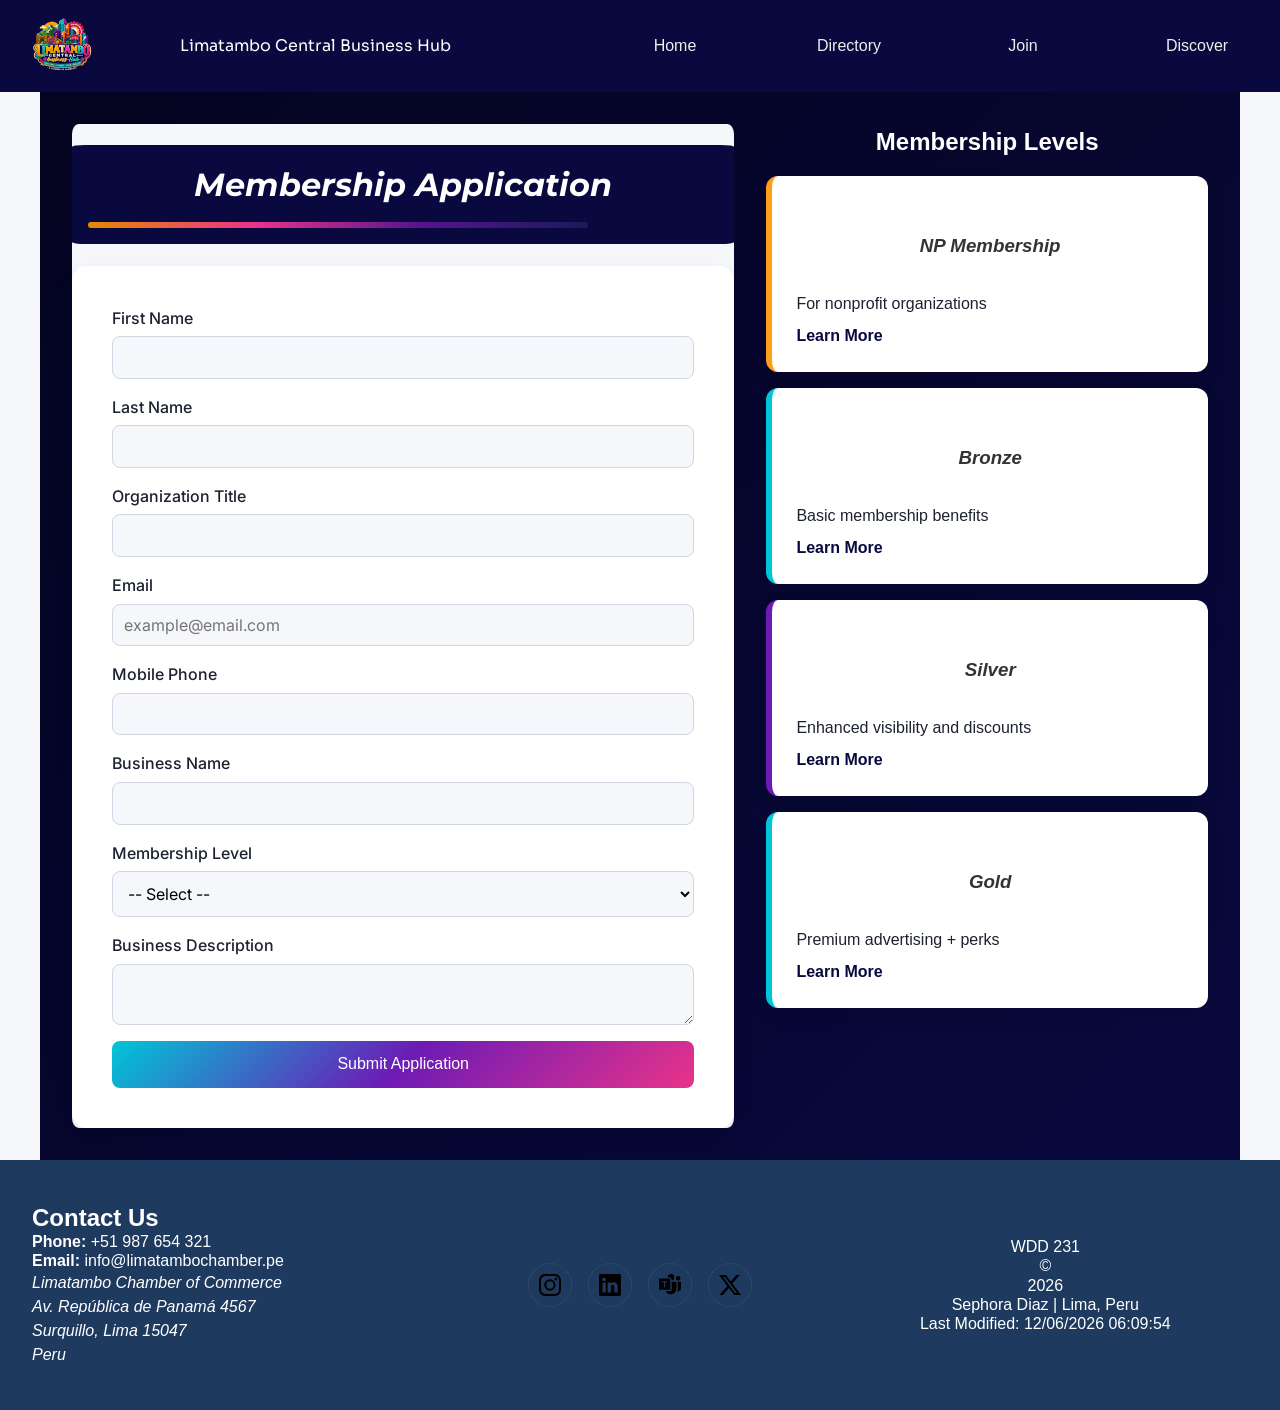
==== commit 78821a41: "details" ====
--- a/index.html
+++ b/index.html
@@ -14,12 +14,43 @@
     <meta property="og:url" content="https://adielsd.github.io/wdd231/">
     <meta property="og:type" content="website">
 
+    <!--ICON-->
+
+    <link rel="icon" type="image/png" href="images/favicon-96x96.png" sizes="96x96">
+    <link rel="icon" type="image/svg+xml" href="images/favicon.svg">
+    <link rel="shortcut icon" href="images/favicon.ico">
+    <link rel="apple-touch-icon" sizes="180x180" href="images/apple-touch-icon.png">
+    <meta name="apple-mobile-web-app-title" content="MyWebSite">
+    <link rel="manifest" href="images/site.webmanifest">
+
+    <!--FAMILY FONTS-->
+    
+    <!-- PRECONNECT -->
+     <link rel="preconnect" href="https://fonts.googleapis.com">
+     <link rel="preconnect" href="https://fonts.gstatic.com" crossorigin>
+     
+     <!-- PRELOAD FONTS -->
+      <link 
+      rel="preload" 
+      href="https://fonts.googleapis.com/css2?family=Inter:wght@400;500;600&family=Montserrat:wght@600;700;800&family=Sora:wght@600;700&display=swap" 
+      as="style"
+      onload="this.onload=null;this.rel='stylesheet'">
+      
+      <noscript>
+        <link 
+        href="https://fonts.googleapis.com/css2?family=Inter:wght@400;500;600&family=Montserrat:wght@600;700;800&family=Sora:wght@600;700&display=swap" 
+        rel="stylesheet">
+    </noscript>
+
     <!--STYLESHEETS-->
     <link rel="stylesheet" href="styles/normalize.css">
     
     <link rel="stylesheet" href="styles/join.css">
 
-    <link rel="stylesheet" href="styles/join-large.css">
+    <link rel="preload" href="styles/join-large.css" as="style" onload="this.onload=null;this.rel='stylesheet'">
+    <noscript>
+         <link rel="stylesheet" href="styles/join-large.css">
+    </noscript>
 
 
   <script defer src="scripts/join.js"></script>
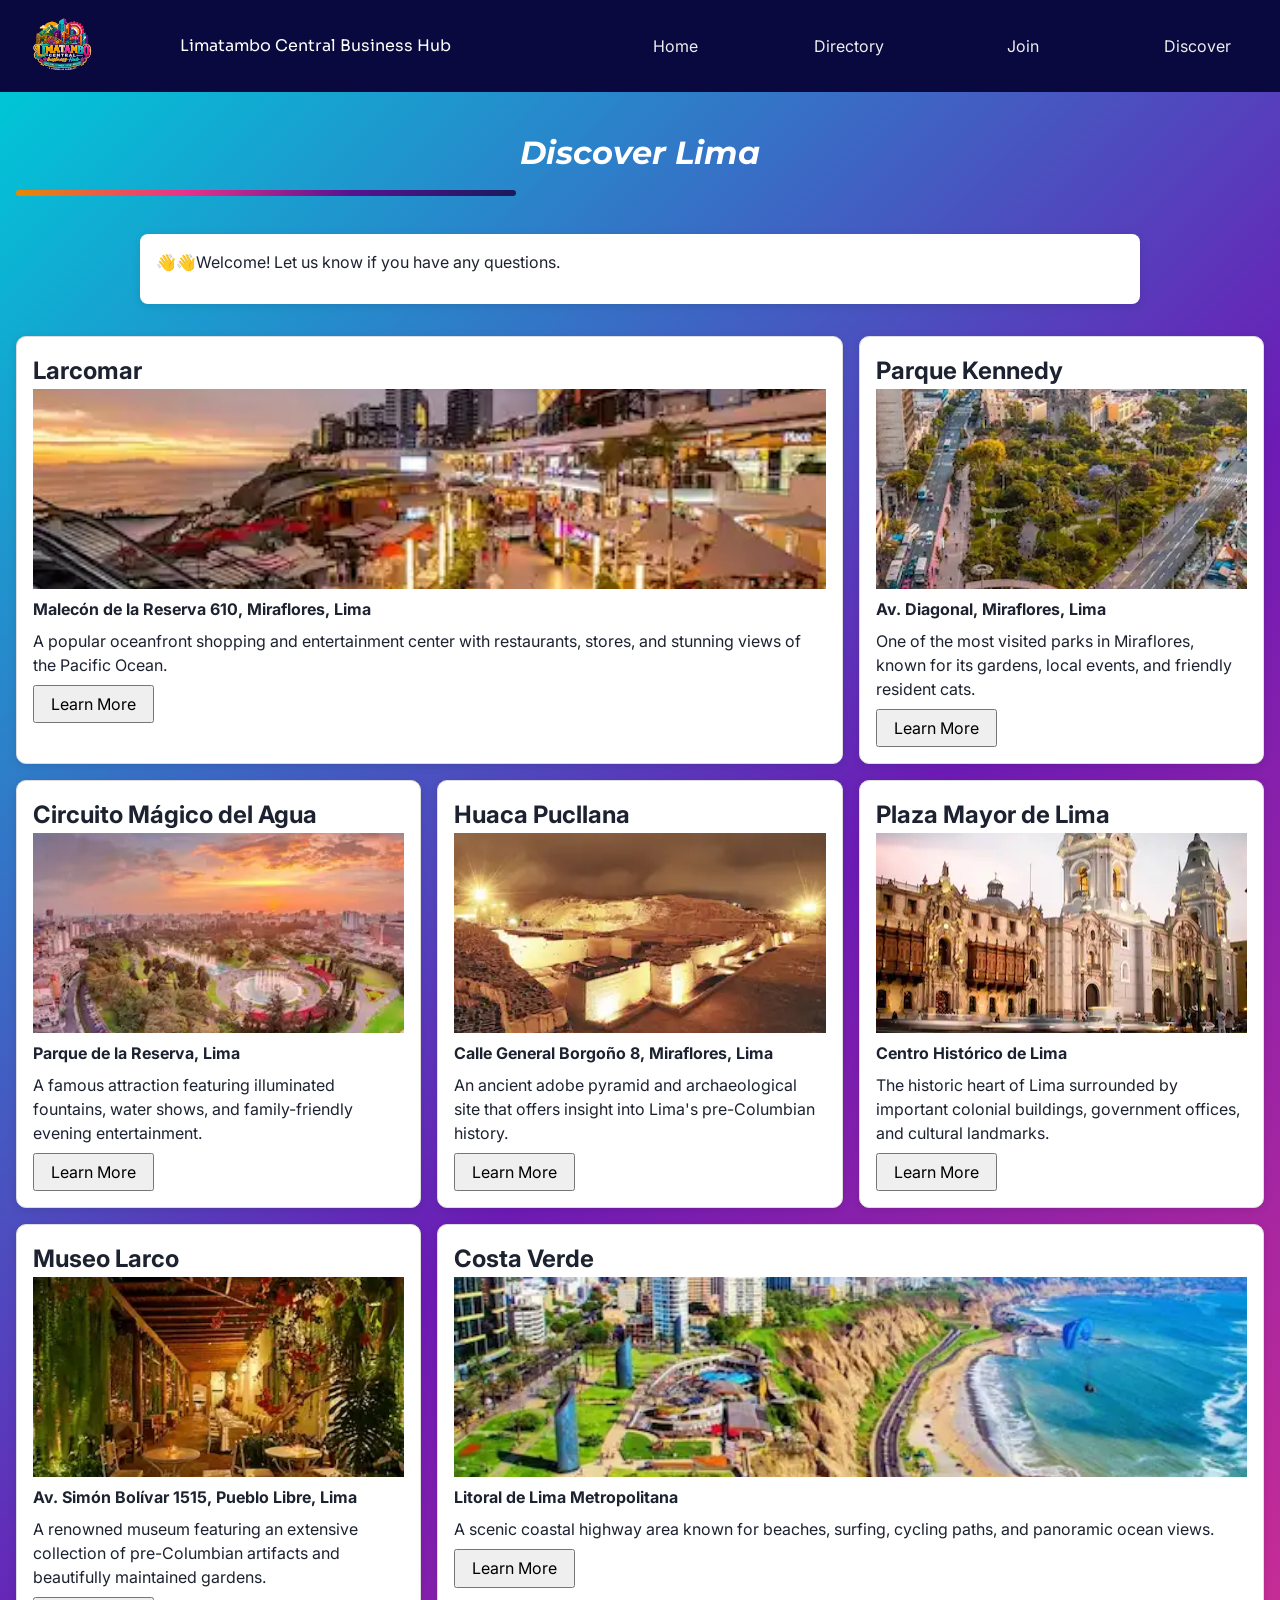
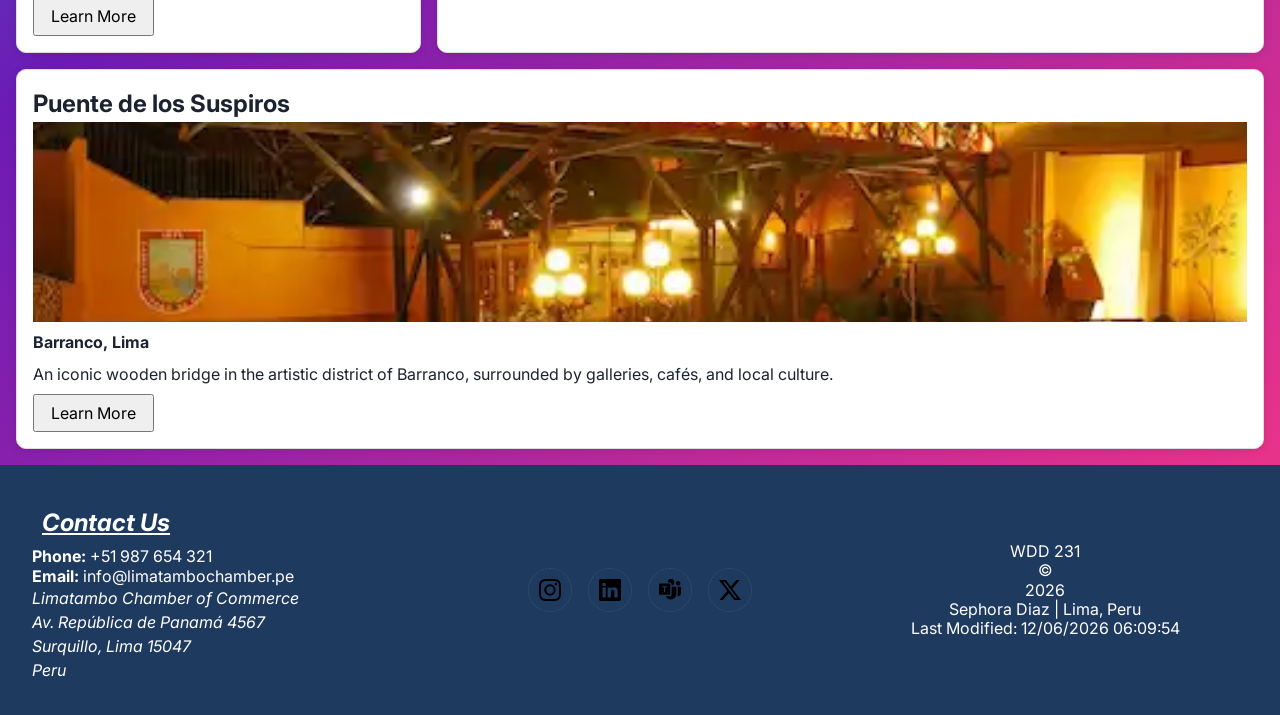
==== commit e34da382: "Week 05" ====
--- a/index.html
+++ b/index.html
@@ -1,263 +1,147 @@
-<!DOCTYPE html>
-<html lang="en">
-<head>
-  <meta charset="UTF-8">
-  <meta name="viewport" content="width=device-width, initial-scale=1.0">
-  <title>Join Chamber | Limatambo Chamber of Commerce</title>
-  <meta name="author" content="Sephora Diaz">
-    <meta name="description" content="This is the directory site of the Lima Central Business Hub">
+    <!DOCTYPE html>
+    <html lang="en">
 
-    <meta property="og:title" content="Directory - Limatambo Central Business Hub">
-    <meta property="og:description"
-        content="Supporting local businesses in Limatambo by providing resources, networking opportunities, and community events to help growth and success.">
-    <meta property="og:image" content="https://adielsd.github.io/wdd231/images/limatambo-logo.png">
-    <meta property="og:url" content="https://adielsd.github.io/wdd231/">
-    <meta property="og:type" content="website">
+    <head>
+        <meta charset="UTF-8">
+        <meta name="viewport" content="width=device-width, initial-scale=1.0">
+        <title>Discover | Limatambo Central Business Hub</title>
+        <meta name="author" content="Sephora Diaz">
+        <meta name="description" content="This is the discover site of the Lima Central Business Hub">
 
-    <!--ICON-->
+        <meta property="og:title" content="Directory - Limatambo Central Business Hub">
+        <meta property="og:description"
+            content="Supporting local businesses in Limatambo by providing resources, networking opportunities, and community events to help growth and success.">
+        <meta property="og:image" content="https://adielsd.github.io/wdd231/images/limatambo-logo.png">
+        <meta property="og:url" content="https://adielsd.github.io/wdd231/">
+        <meta property="og:type" content="website">
 
-    <link rel="icon" type="image/png" href="images/favicon-96x96.png" sizes="96x96">
-    <link rel="icon" type="image/svg+xml" href="images/favicon.svg">
-    <link rel="shortcut icon" href="images/favicon.ico">
-    <link rel="apple-touch-icon" sizes="180x180" href="images/apple-touch-icon.png">
-    <meta name="apple-mobile-web-app-title" content="MyWebSite">
-    <link rel="manifest" href="images/site.webmanifest">
+        <!--STYLESHEETS-->
+        <link rel="stylesheet" href="styles/normalize.css">
+        <link rel="stylesheet" href="styles/discover.css">
 
-    <!--FAMILY FONTS-->
-    
-    <!-- PRECONNECT -->
-     <link rel="preconnect" href="https://fonts.googleapis.com">
-     <link rel="preconnect" href="https://fonts.gstatic.com" crossorigin>
-     
-     <!-- PRELOAD FONTS -->
-      <link 
-      rel="preload" 
-      href="https://fonts.googleapis.com/css2?family=Inter:wght@400;500;600&family=Montserrat:wght@600;700;800&family=Sora:wght@600;700&display=swap" 
-      as="style"
-      onload="this.onload=null;this.rel='stylesheet'">
-      
-      <noscript>
-        <link 
-        href="https://fonts.googleapis.com/css2?family=Inter:wght@400;500;600&family=Montserrat:wght@600;700;800&family=Sora:wght@600;700&display=swap" 
-        rel="stylesheet">
-    </noscript>
-
-    <!--STYLESHEETS-->
-    <link rel="stylesheet" href="styles/normalize.css">
-    
-    <link rel="stylesheet" href="styles/join.css">
-
-    <link rel="preload" href="styles/join-large.css" as="style" onload="this.onload=null;this.rel='stylesheet'">
-    <noscript>
-         <link rel="stylesheet" href="styles/join-large.css">
-    </noscript>
+        <link rel="preload" href="styles/discover-large.css" as="style" onload="this.onload=null;this.rel='stylesheet'">
+        <noscript>
+            <link rel="stylesheet" href="styles/discover-large.css">
+        </noscript>
 
 
-  <script defer src="scripts/join.js"></script>
-  <script defer src="scripts/date.js"></script>
-</head>
-
-<body>
-     <div class="navigator">
-        <header>
-            <img src="images/transparent-icon.svg" alt="site_logo" width="60" height="60">
-
-            <span> Limatambo Central Business Hub </span>
-
-            <button id="ham-btn" class="hamburguer" aria-label="Open navigation menu"></button>
-
-        </header>
-
-        <nav id="nav-bar" class="navigation">
-            <ul>
-
-                <li><a href="index.html">Home</a></li>
-                <li><a href="directory.html">Directory</a></li>
-                <li><a href="index.html">Join</a></li>
-                <li><a href="">Discover</a></li>
-
-            </ul>
-        </nav>
-    </div>
+        <!--ICON-->
 
 
 
-  <main class="layout">
-  
-    <section class="form-section">
-      <h1>Membership Application</h1>
+        <link rel="icon" type="image/png" href="images/favicon-96x96.png" sizes="96x96">
+        <link rel="icon" type="image/svg+xml" href="images/favicon.svg">
+        <link rel="shortcut icon" href="images/favicon.ico">
+        <link rel="apple-touch-icon" sizes="180x180" href="images/apple-touch-icon.png">
+        <meta name="apple-mobile-web-app-title" content="MyWebSite">
+        <link rel="manifest" href="images/site.webmanifest">
 
-      <form method="get" action="thankyou.html" id="joinForm">
+        <!--FAMILY FONTS-->
 
-        <label>
-          First Name
-          <input type="text" name="firstName" required autocomplete="given-name" title="First Name">
-        </label>
+        <!-- PRECONNECT -->
+        <link rel="preconnect" href="https://fonts.googleapis.com">
+        <link rel="preconnect" href="https://fonts.gstatic.com" crossorigin>
 
-        <label>
-          Last Name
-          <input type="text" name="lastName" required autocomplete="family-name" title="Last Name">
-        </label>
+        <!-- PRELOAD FONTS -->
+        <link rel="preload"
+            href="https://fonts.googleapis.com/css2?family=Inter:wght@400;500;600&family=Montserrat:wght@600;700;800&family=Sora:wght@600;700&display=swap"
+            as="style" onload="this.onload=null;this.rel='stylesheet'">
 
-        <label>
-          Organization Title
-          <input type="text"
-                 name="orgTitle"
-                 title="Organization Title"
-                 autocomplete="organization-title"
-                 pattern="[A-Za-z\\-\s]{7,}"
-                 required>
-        </label>
+        <noscript>
+            <link
+                href="https://fonts.googleapis.com/css2?family=Inter:wght@400;500;600&family=Montserrat:wght@600;700;800&family=Sora:wght@600;700&display=swap"
+                rel="stylesheet">
+        </noscript>
 
-        <label>
-          Email
-          <input type="email"
-                 name="email"
-                 required
-                 autocomplete="email"
-                 placeholder="example@email.com"
-                 title="Email Address">
-        </label>
 
-        <label>
-          Mobile Phone
-          <input type="tel"
-                 name="phone"
-                 required
-                 autocomplete="tel"
-                 title="Mobile Phone Number">
-        </label>
+        <script src="scripts/discover.js" type="module"></script>
+        <script src="scripts/date.js" defer></script>
+        
 
-        <label>
-          Business Name
-          <input type="text"
-                 name="organization"
-                 required
-                 autocomplete="organization"
-                 title="Business Name">
-        </label>
+    </head>
 
-        <label>
-          Membership Level
-          <select name="membership" required>
-            <option value="">-- Select --</option>
-            <option value="np">NP Membership</option>
-            <option value="bronze">Bronze Membership</option>
-            <option value="silver">Silver Membership</option>
-            <option value="gold">Gold Membership</option>
-          </select>
-        </label>
+    <body>
+        <div class="navigator">
+            <header>
+                <img src="images/transparent-icon.svg" alt="site_logo" width="60" height="60">
 
-        <label>
-          Business Description
-          <textarea name="description" title="Business Description"></textarea>
-        </label>
+                <span> Limatambo Central Business Hub </span>
 
-        <!-- hidden timestamp -->
-        <input type="hidden" name="timestamp" id="timestamp">
+                <button id="ham-btn" class="hamburguer" aria-label="Open navigation menu"></button>
 
-        <button type="submit">Submit Application</button>
-      </form>
-    </section>
+            </header>
 
-    <!-- MEMBERSHIP CARDS -->
-    <aside class="cards">
-      <h2>Membership Levels</h2>
+            <nav id="nav-bar" class="navigation">
+                <ul>
 
-      <div class="card animate">
-        <h3>NP Membership</h3>
-        <p>For nonprofit organizations</p>
-        <a href="#" data-modal="npModal">Learn More</a>
-      </div>
+                    <li><a href="home.html">Home</a></li>
+                    <li><a href="directory.html">Directory</a></li>
+                    <li><a href="join.html">Join</a></li>
+                    <li><a href="index.html">Discover</a></li>
 
-      <div class="card animate">
-        <h3>Bronze</h3>
-        <p>Basic membership benefits</p>
-        <a href="#" data-modal="bronzeModal">Learn More</a>
-      </div>
+                </ul>
+            </nav>
+        </div>
 
-      <div class="card animate">
-        <h3>Silver</h3>
-        <p>Enhanced visibility and discounts</p>
-        <a href="#" data-modal="silverModal">Learn More</a>
-      </div>
 
-      <div class="card animate">
-        <h3>Gold</h3>
-        <p>Premium advertising + perks</p>
-        <a href="#" data-modal="goldModal">Learn More</a>
-      </div>
-    </aside>
-  </main>
+        <main>
+            
+            
+            <h1>Discover Lima</h1>
+            
+            <div id="visitor-message"></div>
+            
+            <div id="discover-grid"></div>
 
-  <!-- MODALS -->
-  <div class="modal" id="npModal">
-    <div class="modal-content">
-      <button class="close">&times;</button>
-      <h2>NP Membership Benefits</h2>
-      <p>No fee. Access to community events.</p>
-    </div>
-  </div>
+    
 
-  <div class="modal" id="bronzeModal">
-    <div class="modal-content">
-      <button class="close">&times;</button>
-      <h2>Bronze Benefits</h2>
-      <p>Basic listing and networking access.</p>
-    </div>
-  </div>
+        
 
-  <div class="modal" id="silverModal">
-    <div class="modal-content">
-      <button class="close">&times;</button>
-      <h2>Silver Benefits</h2>
-      <p>Event discounts and featured listings.</p>
-    </div>
-  </div>
 
-  <div class="modal" id="goldModal">
-    <div class="modal-content">
-      <button class="close">&times;</button>
-      <h2>Gold Benefits</h2>
-      <p>Homepage spotlight + premium promotion.</p>
-    </div>
-  </div>
+        </main>
 
-  <footer>
-     <div class="Contact">
-            <h2>Contact Us</h2>
-            <p><strong>Phone:</strong> +51 987 654 321</p>
-            <p><strong>Email:</strong> info@limatambochamber.pe</p>
+        <footer>
 
-            <address>
-                Limatambo Chamber of Commerce<br>
-                Av. República de Panamá 4567<br>
-                Surquillo, Lima 15047<br>
-                Peru
-            </address>
-        </div>
+            <div class="Contact">
+                <h2>Contact Us</h2>
+                <p><strong>Phone:</strong> +51 987 654 321</p>
+                <p><strong>Email:</strong> info@limatambochamber.pe</p>
+
+                <address>
+                    Limatambo Chamber of Commerce<br>
+                    Av. República de Panamá 4567<br>
+                    Surquillo, Lima 15047<br>
+                    Peru
+                </address>
+            </div>
 
 
 
 
 
-        <div class="social">
-            <a href="https://www.instagram.com/limachamber/?hl=es-la" target="_blank"><img src="images/instagram.svg"
-                    alt="instagram" width="16" height="16"></a>
-            <a href="https://www.linkedin.com/feed/" target="_blank"><img src="images/linkedin.svg" alt="linkedin"
-                    width="16" height="16"></a>
-            <a href="https://teams.live.com/free" target="_blank"><img src="images/microsoft-teams.svg"
-                    alt="microsoft-teams" width="16" height="16"></a>
-            <a href="https://x.com/?lang=es" target="_blank"><img src="images/twitter-x.svg" alt="twitter-x" width="16"
-                    height="16"></a>
-        </div>
+            <div class="social">
+                <a href="https://www.instagram.com/limachamber/?hl=es-la" target="_blank"><img src="images/instagram.svg"
+                        alt="instagram" width="16" height="16"></a>
+                <a href="https://www.linkedin.com/feed/" target="_blank"><img src="images/linkedin.svg" alt="linkedin"
+                        width="16" height="16"></a>
+                <a href="https://teams.live.com/free" target="_blank"><img src="images/microsoft-teams.svg"
+                        alt="microsoft-teams" width="16" height="16"></a>
+                <a href="https://x.com/?lang=es" target="_blank"><img src="images/twitter-x.svg" alt="twitter-x" width="16"
+                        height="16"></a>
+            </div>
 
-        <div class="date">
-            <p>WDD 231</p>
-            <p>© <span id="year"></span> Sephora Diaz | Lima, Peru</p>
-            <p id="lastModified"></p>
+            <div class="date">
+                <p>WDD 231</p>
+                <p>
+                    © <span id="year"></span> Sephora Diaz | Lima, Peru</p>
+                <p id="lastModified"></p>
 
-        </div>
-  </footer>
-</body>
-</html>+            </div>
+
+
+
+        </footer>
+
+    </body>
+
+    </html>
--- a/styles/discover.css
+++ b/styles/discover.css
@@ -0,0 +1,568 @@
+:root {
+  /* =================================
+     PRIMARY BRAND COLORS
+  ================================= */
+
+  --primary: #09093F;
+  /* Deep Midnight Navy */
+  --secondary: #00C6D7;
+  /* Electric Teal */
+  --accent: #FF9E1B;
+  /* Vibrant Orange */
+  --highlight: #E9338A;
+  /* Magenta Fusion */
+  --tertiary: #6D1BB5;
+  /* Royal Purple */
+
+  /* =================================
+     OPTIONAL STATE VARIATIONS
+  ================================= */
+
+  --primary-hover: #1A1A5C;
+  --secondary-hover: #00A8B8;
+  --accent-hover: #E68900;
+  --highlight-hover: #C81F72;
+  --tertiary-hover: #57138F;
+
+  /* =================================
+     BACKGROUNDS & TEXT
+  ================================= */
+
+  --background-dark: #040420;
+  --background-light: #F5F7FA;
+
+  --text-primary: #FFFFFF;
+  --text-secondary: #C8D0DA;
+  --text-dark: #1D2230;
+
+  /* =================================
+     GRADIENTS
+  ================================= */
+
+  --gradient-primary: linear-gradient(135deg,
+      #00C6D7 0%,
+      #6D1BB5 50%,
+      #E9338A 100%);
+
+  --gradient-accent: linear-gradient(135deg,
+      #FF9E1B 0%,
+      #E9338A 100%);
+
+  --gradient-dark: linear-gradient(135deg,
+      #040420 0%,
+      #09093F 100%);
+}
+
+/*---------------BODY CONFIG-------------------*/
+
+
+
+html {
+  scroll-behavior: smooth;
+  font-size: 16px;
+  box-sizing: border-box;
+}
+
+html {
+  font-synthesis: none;
+}
+
+*,
+*::before,
+*::after {
+  box-sizing: inherit;
+  margin: 0;
+  padding: 0;
+}
+
+body {
+  text-rendering: optimizeLegibility;
+  -webkit-font-smoothing: antialiased;
+}
+
+body {
+  min-height: 100vh;
+
+  line-height: 1.5;
+  font-family: 'Inter', sans-serif;
+
+  background: var(--background-light);
+  color: var(--text-dark);
+
+  overflow-x: hidden;
+}
+
+body {
+  font-family: 'Inter', Arial, Helvetica, sans-serif;
+}
+
+
+main {
+  width: 100%;
+  overflow-x: hidden;
+}
+
+img {
+  max-width: 100%;
+  display: block;
+}
+
+
+/*-----------------HEADER------------------*/
+
+header {
+  background-color: var(--primary);
+  display: flex;
+  gap: 5.5rem;
+  align-items: center;
+  padding: .5rem;
+  text-align: center;
+  font-family: 'sora', sans-serif;
+  color: var(--text-primary);
+}
+
+/*-----------------BUTTONS------------------*/
+/* Hamburguer button*/
+.hamburguer {
+  background: none;
+  border: none;
+  color: white;
+  cursor: pointer;
+  font-family: Verdana, Geneva, Tahoma, sans-serif;
+}
+
+.hamburguer {
+  display: block;
+  /* 🔥 important */
+  background: none;
+  border: none;
+  font-size: 2rem;
+  padding: .5rem;
+  margin: 0;
+  cursor: pointer;
+}
+
+.hamburguer::before {
+  content: "\2630";
+  font-size: 1.5rem;
+}
+
+.hamburguer.show::before {
+  content: "\00D7";
+  font-size: 1.5rem;
+}
+
+/*-----------------NAVIGATION------------------*/
+
+h1 {
+  font-family: 'Montserrat', sans-serif;
+  text-align: center;
+  font-style: oblique;
+  color: var(--text-primary);
+  padding: 1rem;
+}
+
+h1::after {
+  content: "";
+  display: block;
+  justify-self: center;
+
+  width: min(500px, 80%);
+  height: 6px;
+
+  margin-top: 0.8rem;
+  border-radius: 999px;
+
+  background: linear-gradient(90deg,
+      #E68900,
+      #E9338A,
+      #57138F,
+      #1A1A5C);
+}
+
+span {
+  display: block;
+}
+
+
+.navigation {
+  display: none;
+  background-color: var(--primary);
+  flex-direction: column;
+  width: 100%;
+
+}
+
+.navigation li {
+  width: 100%;
+  list-style: none;
+}
+
+
+
+.navigation.show {
+  display: flex;
+  flex-direction: column;
+  position: fixed;
+  top: 0;
+  left: 0;
+  width: 100%;
+  height: 100vh;
+  background-color: var(--primary);
+  z-index: 9999;
+}
+
+.navigation ul {
+  display: flex;
+  flex-direction: column;
+  justify-content: center;
+  align-items: center;
+  height: 100%;
+  gap: 1rem;
+}
+
+.navigation a {
+  display: block;
+  width: 100%;
+  padding: 1rem;
+  color: #eee;
+  background-color: var(--primary);
+  text-decoration: none;
+  border-radius: 4px;
+  text-align: center;
+  transition: background 0.2s ease;
+}
+
+/* FULL WIDTH HOVER EFFECT */
+.navigation a:hover {
+  background-color: var(--secondary-hover);
+  color: #1F3A5F;
+}
+.navigation li.current {
+  background-color: var(--accent);
+
+}
+
+.navigation a:hover {
+  background-color: var(--secondary-hover);
+  color: #1F3A5F;
+}
+
+nav {
+  display: flex;
+  justify-content: space-between;
+  align-items: center;
+
+}
+
+main {
+  background: var(--gradient-primary);
+}
+
+
+#visitor-message {
+  min-height: 70px;
+    max-width: 1000px;
+    margin: 1rem auto;
+    padding: 1rem;
+    border-radius: 8px;
+
+    background: white;
+    color: var(--text-dark);
+
+    box-shadow: 0 2px 8px rgba(0,0,0,.1);
+}
+
+/* =========================
+   DISCOVER PAGE GRID
+========================= */
+
+
+
+
+#discover-grid {
+    display: grid;
+    gap: 1rem;
+    padding: 1rem;
+    min-height: 1000px;
+}
+
+.discover-card {
+    border: 1px solid #ddd;
+    border-radius: 10px;
+    background-color: white;
+    overflow: hidden;
+    padding: 1rem;
+    box-shadow: 0 2px 8px rgba(0,0,0,.1);
+}
+
+.discover-card h2 {
+    margin-top: 0;
+}
+
+.discover-card img {
+    width: 100%;
+    height: 200px;
+    object-fit: cover;
+}
+
+.discover-card address {
+    margin: .5rem 0;
+    font-style: normal;
+    font-weight: bold;
+}
+
+.discover-card button {
+    padding: .5rem 1rem;
+    cursor: pointer;
+    margin-top: .5rem;
+}
+
+.discover-card button {
+    transition: background-color .3s ease,
+                transform .3s ease;
+}
+
+.discover-card button:hover {
+    background-color: var(--accent);
+
+    transform: scale(1.05);
+}
+
+/* Grid Area Names */
+
+.card1 { grid-area: card1; }
+.card2 { grid-area: card2; }
+.card3 { grid-area: card3; }
+.card4 { grid-area: card4; }
+.card5 { grid-area: card5; }
+.card6 { grid-area: card6; }
+.card7 { grid-area: card7; }
+.card8 { grid-area: card8; }
+
+
+/* =========================
+   SMALL (320px - 640px)
+========================= */
+
+@media screen and (max-width: 640px) {
+
+    #discover-grid {
+
+        grid-template-areas:
+            "card1"
+            "card2"
+            "card3"
+            "card4"
+            "card5"
+            "card6"
+            "card7"
+            "card8";
+    }
+}
+
+
+/* =========================
+   MEDIUM (641px - 1024px)
+========================= */
+
+@media screen and (min-width: 641px) and (max-width: 1024px) {
+
+    #discover-grid {
+
+        grid-template-columns: 1fr 1fr;
+
+        grid-template-areas:
+            "card1 card2"
+            "card3 card4"
+            "card5 card6"
+            "card7 card8";
+    }
+
+    .discover-card img {
+        transition: transform .3s ease,
+                    box-shadow .3s ease;
+    }
+
+    .discover-card img:hover {
+        transform: scale(1.05);
+        box-shadow: 0 8px 20px rgba(0,0,0,.25);
+    }
+}
+
+
+/* =========================
+   LARGE (1025px+)
+========================= */
+
+@media screen and (min-width: 1025px) {
+
+    #discover-grid {
+
+        grid-template-columns: 1fr 1fr 1fr;
+
+        grid-template-areas:
+            "card1 card1 card2"
+            "card3 card4 card5"
+            "card6 card7 card7"
+            "card8 card8 card8";
+    }
+
+    .discover-card img {
+        transition: transform .3s ease,
+                    box-shadow .3s ease;
+    }
+
+    .discover-card img:hover {
+        transform: scale(1.05);
+        box-shadow: 0 8px 20px rgba(0,0,0,.25);
+    }
+}
+
+/*------------ANIMATIONS-----------*/
+
+@keyframes fadeIn {
+
+    from {
+        opacity: 0;
+    }
+
+    to {
+        opacity: 1;
+    }
+}
+@keyframes slideUp {
+
+    from {
+        opacity: 0;
+        transform: translateY(30px);
+    }
+
+    to {
+        opacity: 1;
+        transform: translateY(0);
+    }
+}
+
+@keyframes float {
+
+    0% {
+        transform: translateY(0);
+    }
+
+    50% {
+        transform: translateY(-6px);
+    }
+
+    100% {
+        transform: translateY(0);
+    }
+}
+h1::after {
+
+    animation: rainbow 4s linear infinite;
+}
+
+@keyframes rainbow {
+
+    0% {
+        filter: hue-rotate(0deg);
+    }
+
+    100% {
+        filter: hue-rotate(360deg);
+    }
+}
+
+#visitor-message::before {
+    content: "👋 ";
+    display: inline-block;
+    animation: float 2s infinite ease-in-out;
+}
+
+.discover-card {
+    animation: slideUp .8s ease;
+}
+
+#discover-grid {
+    animation: fadeIn 1s ease;
+}
+
+/*-----------------FOOTER------------------*/
+footer {
+  background-color: var(--primary);
+  min-height: 250px;
+}
+
+.footer-grid {
+  min-height: 250px;
+}
+
+footer * {
+  min-width: 0;
+}
+
+footer h2,
+footer h3,
+footer p,
+footer span,
+footer a {
+  line-height: 1.2;
+}
+
+footer {
+  display: grid;
+  grid-template-columns: 1fr;
+  padding: 5px 0 5px 10px;
+  background-color: #1F3A5F;
+  color: white;
+  padding: 1rem;
+
+
+}
+
+h3 {
+  padding: 2rem;
+  text-align: center;
+  color: #333333;
+  font-style: italic;
+}
+
+.Contact h2 {
+  font-style: italic;
+  text-decoration: underline;
+  padding: 10px;
+}
+
+/*-----------------SOCIAL------------------*/
+
+.social {
+  display: flex;
+  justify-content: center;
+  column-gap: 8px;
+  padding: 1rem;
+}
+
+.social a {
+  display: flex;
+  justify-content: center;
+  align-items: center;
+  width: 44px;
+  height: 44px;
+  border: #335c67 dotted 1px;
+  border-radius: 22px;
+}
+
+.social img {
+  width: 22px;
+  height: 22px;
+}
+
+.social a:hover {
+  background-color: var(--secondary-hover);
+}
+
+.date {
+  align-items: center;
+  text-align: center;
+}
--- a/styles/discover-large.css
+++ b/styles/discover-large.css
@@ -0,0 +1,106 @@
+
+@media (min-width: 900px) {
+
+
+    .hamburguer {
+        display: none;
+    }
+
+    /* NAVIGATION */
+
+    .navigator {
+        display: flex;
+        background: var(--primary);
+        flex-direction: row;
+        justify-content: space-between;
+        align-items: center;
+    }
+
+    .navigation {
+        display: block;
+        padding: 0.5rem;
+        background: var(--primary);
+
+    }
+
+    .navigation ul {
+    display: flex;
+    flex-direction: row;
+    justify-content: flex-end;
+    align-items: center;
+    gap: 1.5rem;
+  }
+
+    #nav-bar {
+        width: auto;
+        justify-self: right;
+    }
+
+    .navigation a {
+        border: none;
+        transition: background-color 0.3s ease;
+        align-items: center;
+        padding-top: 1rem;
+        gap: 0;
+        width: 150px;
+    }
+
+
+  
+  .layout {
+    max-width: 1200px;
+    margin: 0 auto;
+    display: grid;
+    grid-template-columns: 1.2fr 0.8fr;
+    gap: 3rem;
+    align-items: start;
+  }
+
+  
+  
+
+  
+  header {
+    justify-content: space-between;
+    padding: 1rem 2rem;
+  }
+
+  nav {
+    justify-content: flex-end;
+    gap: 2rem;
+  }
+
+
+
+  /* FOOTER */
+
+    footer {
+        grid-template-columns: repeat(3, 1fr);
+        align-items: center;
+        padding: 2rem;
+        min-height: 250px;
+    }
+
+    footer>div {
+        display: flex;
+        flex-direction: column;
+        justify-content: center;
+    
+    }
+
+    .contact {
+        text-align: left;
+    }
+
+    .social {
+        flex-direction: row;
+        justify-content: center;
+        gap: 1rem;
+
+    }
+
+    .date {
+        text-align: center;
+    }
+}
+
--- a/styles/discover-large.css
+++ b/styles/discover-large.css
@@ -0,0 +1,106 @@
+
+@media (min-width: 900px) {
+
+
+    .hamburguer {
+        display: none;
+    }
+
+    /* NAVIGATION */
+
+    .navigator {
+        display: flex;
+        background: var(--primary);
+        flex-direction: row;
+        justify-content: space-between;
+        align-items: center;
+    }
+
+    .navigation {
+        display: block;
+        padding: 0.5rem;
+        background: var(--primary);
+
+    }
+
+    .navigation ul {
+    display: flex;
+    flex-direction: row;
+    justify-content: flex-end;
+    align-items: center;
+    gap: 1.5rem;
+  }
+
+    #nav-bar {
+        width: auto;
+        justify-self: right;
+    }
+
+    .navigation a {
+        border: none;
+        transition: background-color 0.3s ease;
+        align-items: center;
+        padding-top: 1rem;
+        gap: 0;
+        width: 150px;
+    }
+
+
+  
+  .layout {
+    max-width: 1200px;
+    margin: 0 auto;
+    display: grid;
+    grid-template-columns: 1.2fr 0.8fr;
+    gap: 3rem;
+    align-items: start;
+  }
+
+  
+  
+
+  
+  header {
+    justify-content: space-between;
+    padding: 1rem 2rem;
+  }
+
+  nav {
+    justify-content: flex-end;
+    gap: 2rem;
+  }
+
+
+
+  /* FOOTER */
+
+    footer {
+        grid-template-columns: repeat(3, 1fr);
+        align-items: center;
+        padding: 2rem;
+        min-height: 250px;
+    }
+
+    footer>div {
+        display: flex;
+        flex-direction: column;
+        justify-content: center;
+    
+    }
+
+    .contact {
+        text-align: left;
+    }
+
+    .social {
+        flex-direction: row;
+        justify-content: center;
+        gap: 1rem;
+
+    }
+
+    .date {
+        text-align: center;
+    }
+}
+
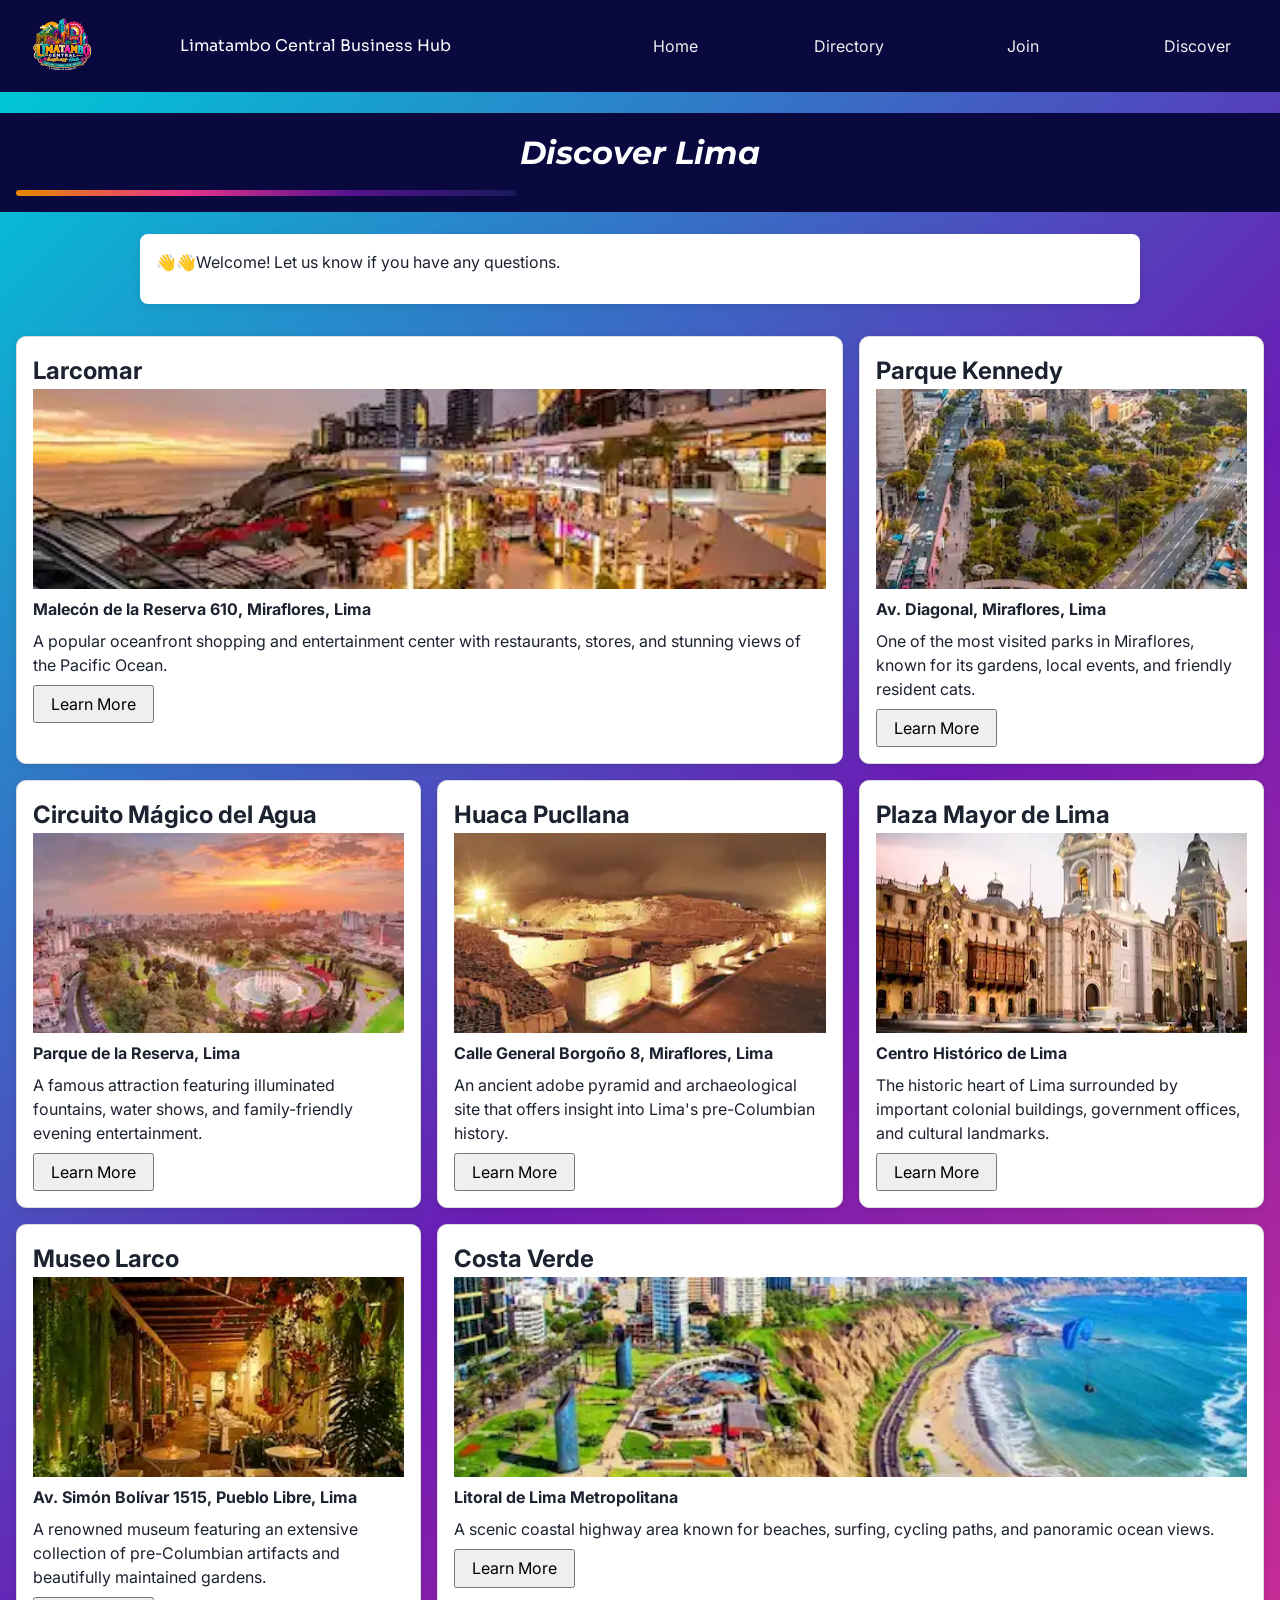
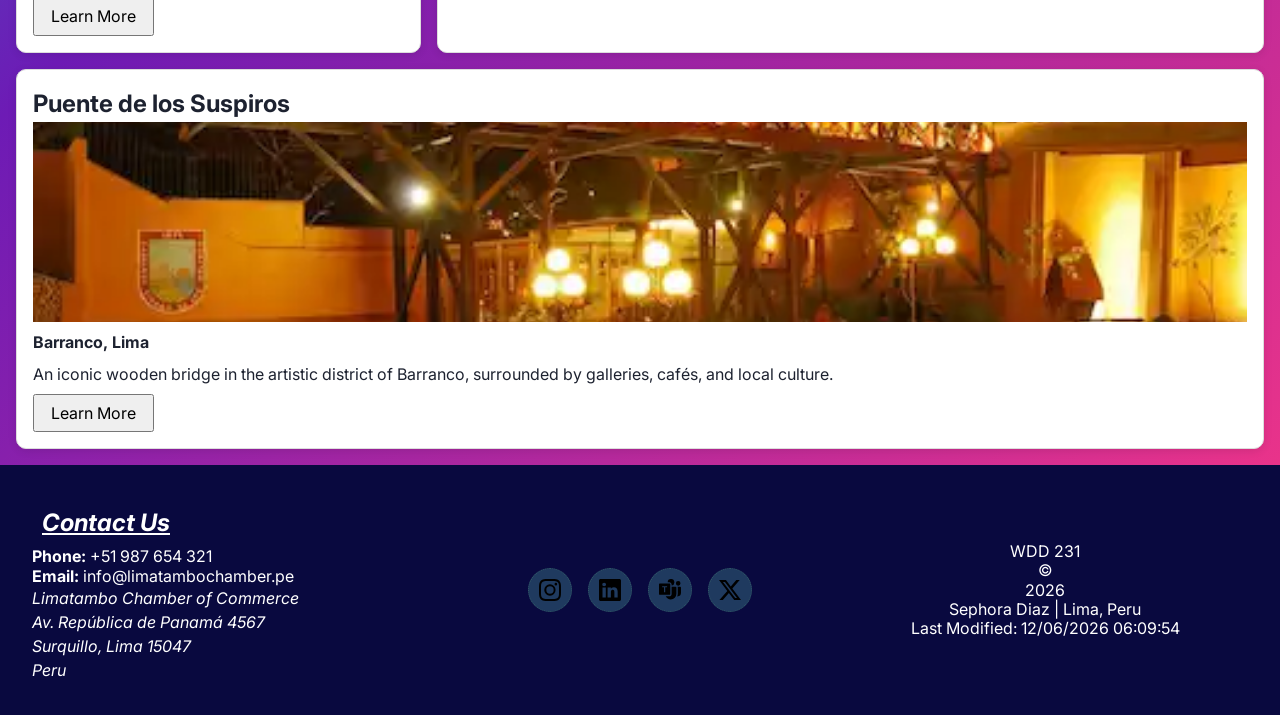
==== commit 95128ada: "test 1" ====
--- a/index.html
+++ b/index.html
@@ -31,10 +31,13 @@
 
         <link rel="icon" type="image/png" href="images/favicon-96x96.png" sizes="96x96">
         <link rel="icon" type="image/svg+xml" href="images/favicon.svg">
-        <link rel="shortcut icon" href="images/favicon.ico">
+        <link rel="shortcut icon" href="images/transparent-icon.ico">
         <link rel="apple-touch-icon" sizes="180x180" href="images/apple-touch-icon.png">
         <meta name="apple-mobile-web-app-title" content="MyWebSite">
         <link rel="manifest" href="images/site.webmanifest">
+
+        <!--Preload Images-->
+        <link rel="preload" fetchpriority="high" as="image" href="/path/to/your/actual-lcp-image.webp">
 
         <!--FAMILY FONTS-->
 
--- a/styles/discover.css
+++ b/styles/discover.css
@@ -259,6 +259,10 @@
   background: var(--gradient-primary);
 }
 
+main h1 {
+  background-color:#09093F;
+}
+
 
 #visitor-message {
   min-height: 70px;
@@ -514,7 +518,7 @@
   display: grid;
   grid-template-columns: 1fr;
   padding: 5px 0 5px 10px;
-  background-color: #1F3A5F;
+  background-color: var(--primary);
   color: white;
   padding: 1rem;
 
@@ -550,6 +554,7 @@
   width: 44px;
   height: 44px;
   border: #335c67 dotted 1px;
+  background-color: #1F3A5F;
   border-radius: 22px;
 }
 
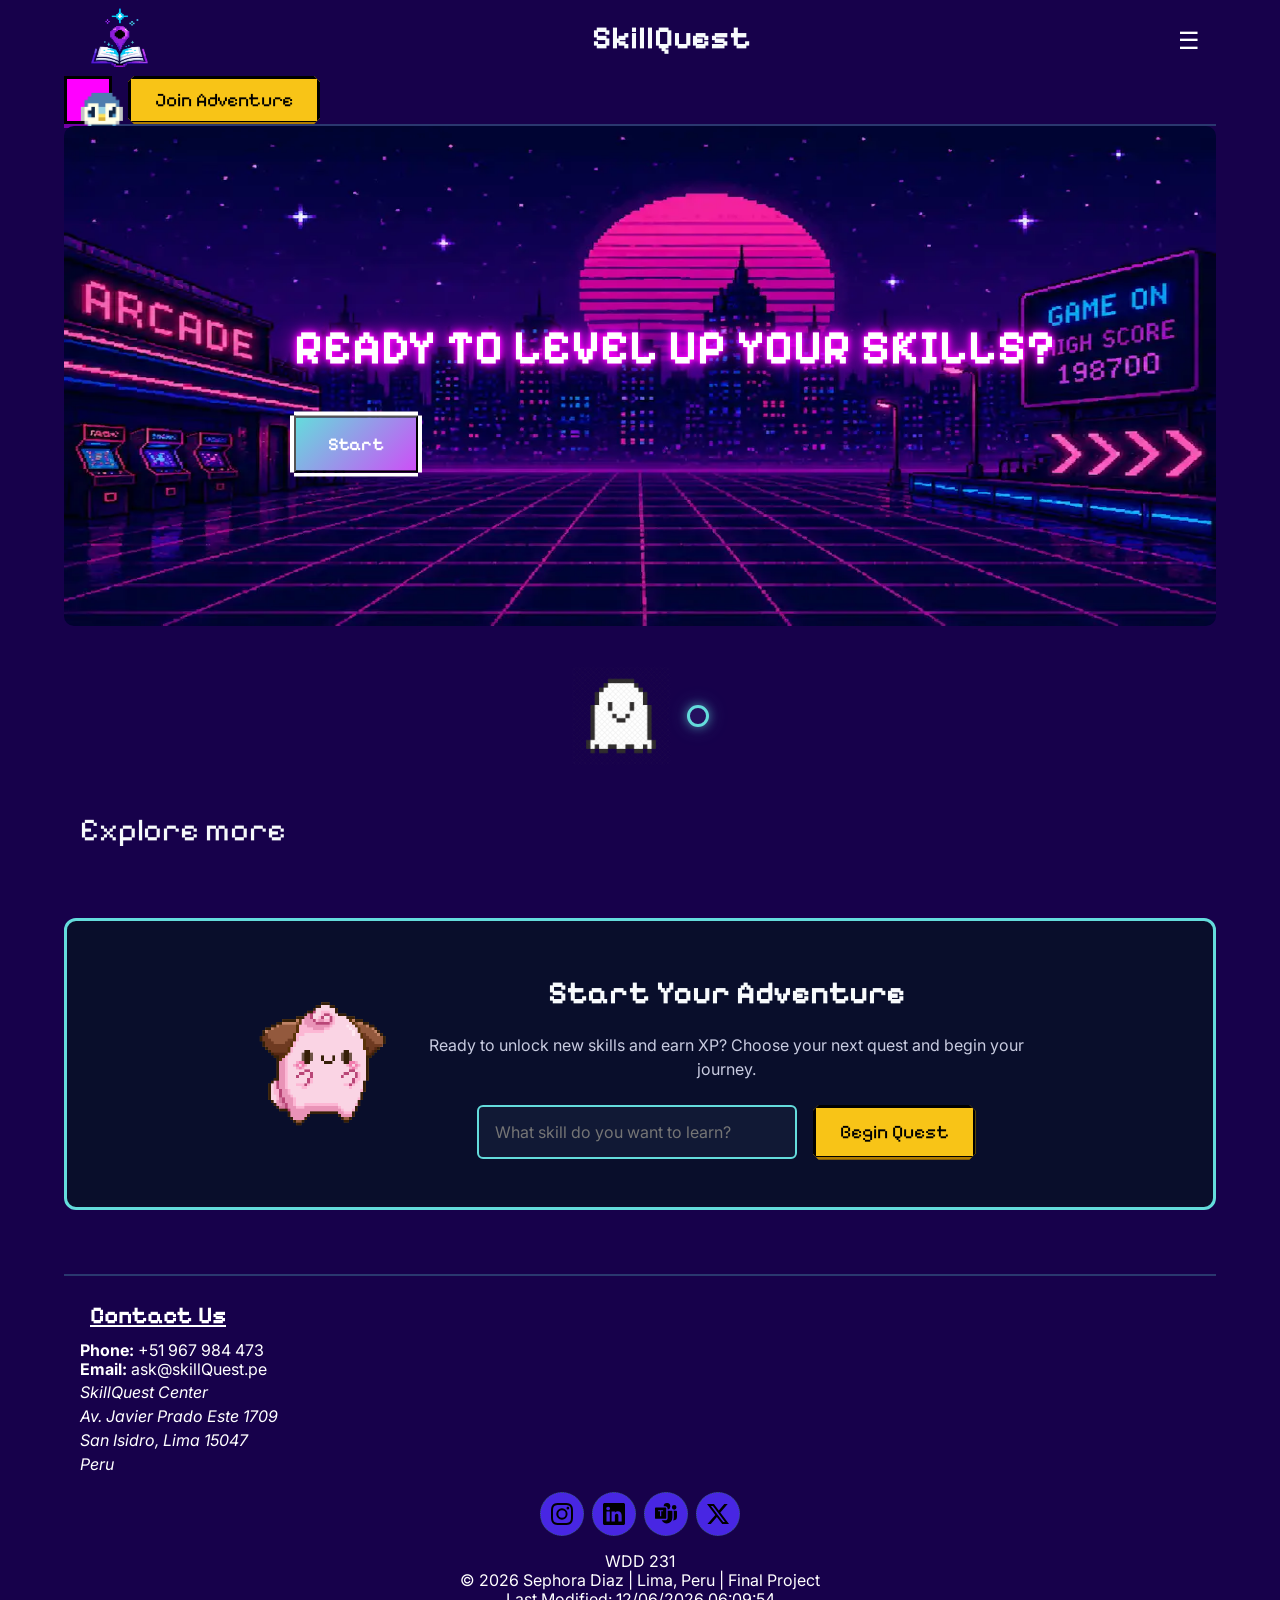
==== commit 37be7a7e: "projects" ====
--- a/index.html
+++ b/index.html
@@ -1,119 +1,140 @@
-    <!DOCTYPE html>
-    <html lang="en">
+<!DOCTYPE html>
+<html lang="en">
+<head>
+    <meta charset="UTF-8">
+    <meta name="viewport" content="width=device-width, initial-scale=1.0">
+    <title>Document</title>
+    <title> Home | Skill Learning Hub</title>
+    <meta name="author" content="Sephora Diaz">
+    <meta name="description" content="This is the home page of the Skill Learning Hub">
 
-    <head>
-        <meta charset="UTF-8">
-        <meta name="viewport" content="width=device-width, initial-scale=1.0">
-        <title>Discover | Limatambo Central Business Hub</title>
-        <meta name="author" content="Sephora Diaz">
-        <meta name="description" content="This is the discover site of the Lima Central Business Hub">
+    <meta property="og:title" content="Home - Skill Learning Hub">
+    <meta property="og:description"
+        content="Discover valuable skills, explore free learning resources, and build a personalized learning journey to achieve your career goals.">
+    <meta property="og:image" content="https://adielsd.github.io/wdd231/images/limatambo-logo.png">
+    <meta property="og:url" content="https://adielsd.github.io/wdd231/">
+    <meta property="og:type" content="website">
 
-        <meta property="og:title" content="Directory - Limatambo Central Business Hub">
-        <meta property="og:description"
-            content="Supporting local businesses in Limatambo by providing resources, networking opportunities, and community events to help growth and success.">
-        <meta property="og:image" content="https://adielsd.github.io/wdd231/images/limatambo-logo.png">
-        <meta property="og:url" content="https://adielsd.github.io/wdd231/">
-        <meta property="og:type" content="website">
+    <!--FONTS-->
 
-        <!--STYLESHEETS-->
-        <link rel="stylesheet" href="styles/normalize.css">
-        <link rel="stylesheet" href="styles/discover.css">
-
-        <link rel="preload" href="styles/discover-large.css" as="style" onload="this.onload=null;this.rel='stylesheet'">
-        <noscript>
-            <link rel="stylesheet" href="styles/discover-large.css">
-        </noscript>
+    <link rel="preconnect" href="https://fonts.googleapis.com">
+    
+    <link rel="preconnect" href="https://fonts.gstatic.com" crossorigin>
+    <link href="https://fonts.googleapis.com/css2?family=Inter:ital,opsz,wght@0,14..32,100..900;1,14..32,100..900&family=Pixelify+Sans:wght@400..700&display=swap" rel="stylesheet">
 
 
-        <!--ICON-->
+    <link rel="preconnect" href="https://fonts.googleapis.com">
+    
+    <link rel="preconnect" href="https://fonts.gstatic.com" crossorigin>
+    <link href="https://fonts.googleapis.com/css2?family=Tiny5&display=swap" rel="stylesheet">
 
 
 
-        <link rel="icon" type="image/png" href="images/favicon-96x96.png" sizes="96x96">
-        <link rel="icon" type="image/svg+xml" href="images/favicon.svg">
-        <link rel="shortcut icon" href="images/transparent-icon.ico">
-        <link rel="apple-touch-icon" sizes="180x180" href="images/apple-touch-icon.png">
-        <meta name="apple-mobile-web-app-title" content="MyWebSite">
-        <link rel="manifest" href="images/site.webmanifest">
-
-        <!--Preload Images-->
-        <link rel="preload" fetchpriority="high" as="image" href="/path/to/your/actual-lcp-image.webp">
-
-        <!--FAMILY FONTS-->
-
-        <!-- PRECONNECT -->
-        <link rel="preconnect" href="https://fonts.googleapis.com">
-        <link rel="preconnect" href="https://fonts.gstatic.com" crossorigin>
-
-        <!-- PRELOAD FONTS -->
-        <link rel="preload"
-            href="https://fonts.googleapis.com/css2?family=Inter:wght@400;500;600&family=Montserrat:wght@600;700;800&family=Sora:wght@600;700&display=swap"
-            as="style" onload="this.onload=null;this.rel='stylesheet'">
-
-        <noscript>
-            <link
-                href="https://fonts.googleapis.com/css2?family=Inter:wght@400;500;600&family=Montserrat:wght@600;700;800&family=Sora:wght@600;700&display=swap"
-                rel="stylesheet">
-        </noscript>
 
 
-        <script src="scripts/discover.js" type="module"></script>
-        <script src="scripts/date.js" defer></script>
-        
+     <!--STYLESHEETS-->
+    <link rel="stylesheet" href="styles/normalize.css">
+    <link rel="stylesheet" href="styles/home.css">
 
-    </head>
+    <link rel="preload" href="styles/home-large.css" as="style" onload="this.onload=null;this.rel='stylesheet'">
+    <noscript>
+        <link rel="stylesheet" href="styles/home-large.css">
+    </noscript>
 
-    <body>
-        <div class="navigator">
+    <script src="scripts/home.js" type="module"></script>
+    <script src="scripts/date.js" defer></script>
+
+</head>
+<body>
+    <div class="container">
+        <div class="navi">
             <header>
-                <img src="images/transparent-icon.svg" alt="site_logo" width="60" height="60">
-
-                <span> Limatambo Central Business Hub </span>
-
+                <img src="images/skillQuestIcon.png" alt="site_logo" height="60" width="100">
+                
+                <span class="logo">SkillQuest</span>
                 <button id="ham-btn" class="hamburguer" aria-label="Open navigation menu"></button>
 
+                <nav id="nav-bar" class="navigation">   
+        
+                    <ul>
+                        <li><a href="index.html">Home</a></li>
+                        <li><a href="#">Explore</a></li>
+                        <li><a href="#">Quests</a></li>
+                        <li><a href="#">About</a></li>
+                    </ul>
+                
+                </nav>
             </header>
 
-            <nav id="nav-bar" class="navigation">
-                <ul>
+            
+            <div class="user-actions">
+                <div class="userProfile">
+                    <img src="images/penguin2.gif" alt="user" width="70" height="70">
+                </div>
+                <button class="pixel-btn">Join Adventure</button> 
+            </div>
+            
+        
+        </div>
+        
+        <main>
+            <div class="hero">
+                <img src="images/hero2.webp" alt="heroimg" width="1200" height="500">
+                <div class="hero-text">
+                    <h1>Ready to level up your skills? </h1> 
+                    <button class="hero-start">Start</button>
+                </div>
+            </div>
 
-                    <li><a href="home.html">Home</a></li>
-                    <li><a href="directory.html">Directory</a></li>
-                    <li><a href="join.html">Join</a></li>
-                    <li><a href="index.html">Discover</a></li>
+            <div class="greet">
+                <img src="images/Ghost.png" alt="welcomeEmoji" width="100" height="100">
+            <div id="visitor-message" class="visitorMsg"></div>    
 
-                </ul>
-            </nav>
-        </div>
+            </div>
 
 
-        <main>
+
+            <span class="title">Explore more</span>
+            <div class="P-Quests" id="resourceCards"></div>
             
-            
-            <h1>Discover Lima</h1>
-            
-            <div id="visitor-message"></div>
-            
-            <div id="discover-grid"></div>
+           <section class="quest-panel">
 
-    
+    <div class="quest-mascot">
+        <img src="images/doggie.gif" alt="Quest Ghost">
+    </div>
 
+    <div class="quest-content">
+        <h2>Start Your Adventure</h2>
+
+        <p>
+            Ready to unlock new skills and earn XP?
+            Choose your next quest and begin your journey.
+        </p>
+
+        <div class="quest-actions">
+            <input
+                type="text"
+                placeholder="What skill do you want to learn?"
+            >
+
+            <button class="pixel-btn">
+                Begin Quest
+            </button>
+        </div>
+    </div>
+
+</section>
         
-
-
-        </main>
-
         <footer>
-
             <div class="Contact">
                 <h2>Contact Us</h2>
-                <p><strong>Phone:</strong> +51 987 654 321</p>
-                <p><strong>Email:</strong> info@limatambochamber.pe</p>
+                <p><strong>Phone:</strong> +51 967 984 473</p>
+                <p><strong>Email:</strong> ask@skillQuest.pe</p>
 
                 <address>
-                    Limatambo Chamber of Commerce<br>
-                    Av. República de Panamá 4567<br>
-                    Surquillo, Lima 15047<br>
+                    SkillQuest Center<br>
+                    Av. Javier Prado Este 1709<br>
+                    San Isidro, Lima 15047<br>
                     Peru
                 </address>
             </div>
@@ -136,15 +157,16 @@
             <div class="date">
                 <p>WDD 231</p>
                 <p>
-                    © <span id="year"></span> Sephora Diaz | Lima, Peru</p>
+                    © <span id="year"></span> Sephora Diaz | Lima, Peru | Final Project</p>
                 <p id="lastModified"></p>
 
             </div>
 
 
+    </footer> 
 
-        </footer>
 
-    </body>
-
-    </html>+    </div>
+       
+</body>
+</html>
--- a/styles/home.css
+++ b/styles/home.css
@@ -0,0 +1,708 @@
+:root {
+
+  /* =========================
+   BRAND COLORS
+========================= */
+
+  --primary: #4826E3;
+  /* Quest Blue */
+  --secondary: #64DCDC;
+  /* Neon Cyan */
+  --accent: #CD4FF7;
+  /* XP Purple */
+  --dark: #17014B;
+  /* Deep Space */
+  --light: #F7FAFC;
+  /* Soft White */
+
+  /* =========================
+   HOVER STATES
+========================= */
+
+  --primary-hover: #5b3df0;
+  --secondary-hover: #7ce8e8;
+  --accent-hover: #d86cff;
+
+  /* =========================
+   BACKGROUNDS
+========================= */
+
+  --bg-main: #17014B;
+  --bg-card: #24105f;
+  --bg-card-hover: #2e1775;
+  --bg-light: #F7FAFC;
+
+  /* =========================
+   TEXT
+========================= */
+
+  --text-primary: #F7FAFC;
+  --text-secondary: #C8CBE0;
+  --text-dark: #17014B;
+
+  /* =========================
+   BORDERS
+========================= */
+
+  --border: rgba(100, 220, 220, 0.25);
+  --border-strong: #64DCDC;
+
+  /* =========================
+   SHADOWS
+========================= */
+
+  --shadow-sm: 0 2px 8px rgba(0, 0, 0, .15);
+
+  --shadow-md: 0 6px 20px rgba(0, 0, 0, .25);
+
+  --glow-cyan:
+    0 0 10px rgba(100, 220, 220, .6),
+    0 0 20px rgba(100, 220, 220, .4);
+
+  --glow-purple:
+    0 0 10px rgba(205, 79, 247, .6),
+    0 0 20px rgba(205, 79, 247, .4);
+
+  /* =========================
+   GRADIENTS
+========================= */
+
+  --gradient-primary:
+    linear-gradient(135deg,
+      #4826E3 0%,
+      #CD4FF7 100%);
+
+  --gradient-hero:
+    linear-gradient(135deg,
+      #17014B 0%,
+      #4826E3 50%,
+      #CD4FF7 100%);
+
+  --gradient-button:
+    linear-gradient(135deg,
+      #64DCDC,
+      #CD4FF7);
+
+}
+
+
+
+
+h1,
+h2,
+.logo {
+  font-family: "Pixelify Sans", sans-serif;
+}
+
+
+html {
+  scroll-behavior: smooth;
+  font-size: 16px;
+  box-sizing: border-box;
+}
+
+html {
+  font-synthesis: none;
+}
+
+*,
+*::before,
+*::after {
+  box-sizing: inherit;
+  margin: 0;
+  padding: 0;
+}
+
+body {
+  text-rendering: optimizeLegibility;
+  -webkit-font-smoothing: antialiased;
+}
+
+body {
+  min-height: 100vh;
+  font-family: 'Inter', sans-serif;
+  line-height: 1.5;
+  font-family: 'Inter', sans-serif;
+  overflow-x: hidden;
+}
+
+
+main {
+  width: 100%;
+  overflow-x: hidden;
+}
+
+.container {
+  width: 90%;
+  max-width: 1300px;
+  margin: 0 auto;
+}
+
+/*--------------------HEADER--------------------*/
+
+header,
+.navigation {
+  background: var(--bg-main);
+  display: flex;
+  align-items: center;
+  text-align: center;
+  color: var(--text-primary);
+  padding: .5rem;
+}
+
+header {
+  justify-content: space-between;
+  width: 100%;
+  gap: 0;
+  
+}
+
+header span {
+  font-size: 2rem;
+  font-family: "Pixelify Sans", sans-serif;;
+  font-weight: 800;
+}
+
+
+/*--------------------HAMBURGUER--------------------*/
+
+.hamburguer {
+  background: none;
+  border: none;
+  color: white;
+  cursor: pointer;
+  font-family: Verdana, Geneva, Tahoma, sans-serif;
+}
+
+.hamburguer {
+  display: block;
+  /* 🔥 important */
+  background: none;
+  border: none;
+  font-size: 2rem;
+  padding: .5rem;
+  margin: 0;
+  cursor: pointer;
+}
+
+.hamburguer::before {
+  content: "\2630";
+  font-size: 1.5rem;
+}
+
+.hamburguer.show::before {
+  content: "\00D7";
+  font-size: 1.5rem;
+}
+
+
+
+/*--------------------NAVIGATOR--------------------*/
+.navigation {
+  display: flex;
+
+}
+
+.navigation {
+  display: none;
+  background: var(--bg-main);
+  flex-direction: column;
+  width: 100%;
+
+}
+
+.navigation li {
+  width: 100%;
+  list-style: none;
+}
+
+
+
+.navigation.show {
+
+  display: flex;
+  flex-direction: column;
+  position: fixed;
+  top: 0;
+  left: 0;
+  width: 100%;
+  height: 100vh;
+  background-color: var(--bg-card-hover);
+  z-index: 9999;
+}
+
+.navigation ul {
+  display: flex;
+  flex-direction: column;
+  justify-content: center;
+  align-items: center;
+  height: 100%;
+  gap: 1rem;
+}
+
+.navigation a {
+  display: block;
+  width: 100%;
+  padding: 1rem;
+  color: #eee;
+  background-color: var(--bg-main);
+  text-decoration: none;
+  border-radius: 4px;
+  text-align: center;
+  transition: background 0.2s ease;
+}
+
+.navigation a:hover {
+  background: var(--secondary-hover);
+  color: var(--text-dark);
+  transform: 0.3s;
+}
+
+nav {
+  display: flex;
+  justify-content: space-between;
+  align-items: center;
+  background: var(--bg-main);
+
+}
+
+.navi {
+    flex-direction: column;
+    gap: 1rem;
+    border-bottom: 2px solid var(--border);
+}
+
+@media (max-width: 900px) {
+
+    .pixel-btn {
+        font-size: 1rem;
+        padding: 8px 16px;
+    }
+
+    .userProfile {
+        display: none;
+    }
+    .pixel-btn {
+      display: none;
+    }
+
+}
+/*--------------------MAIN--------------------*/
+body {
+  background: var(--bg-main);
+  color: var(--text-primary);
+}
+
+.hero {
+  position: relative;
+}
+
+.hero img {
+  width: 100%;
+  display: block;
+  border-radius: 10px;
+}
+
+.hero-text {
+  position: absolute;
+  top: 50%;
+  left: 20%;
+  transform: translateY(-50%);
+
+  color: white;
+  z-index: 2;
+}
+
+.hero-text h1 {
+  font-size: 3rem;
+  text-transform: uppercase;
+  text-shadow:
+    0 0 5px #ff00ff,
+    0 0 10px #ff00ff,
+    0 0 20px #ff00ff;
+}
+
+.hero-text button {
+  margin-top: 1rem;
+  padding: 1rem 2rem;
+  color: white;
+  cursor: pointer;
+}
+
+.hero-start {
+  padding: 1rem 2rem;
+  position: relative;
+  cursor: pointer;
+  background: var(--gradient-button);
+
+  box-shadow:
+    -4px 0 0 #fff,
+    4px 0 0 #fff,
+    0 -4px 0 #fff,
+    0 4px 0 #fff;
+}
+
+.hero-start {
+  display: flex;
+  justify-self: center;
+  padding: 10px 16px;
+  font-family: "Pixelify Sans", sans-serif;
+  font-size: large;
+  font-weight: 600;
+}
+
+.hero-start:hover {
+  background: var(--secondary-hover);
+  transition: 0.3s;
+  color: var(--text-dark) ;
+}
+
+
+.user-actions {
+    display: flex;
+    align-items: center;
+    gap: 1rem;
+}
+
+.userProfile {
+    width: 48px;
+    height: 48px;
+    border: 3px solid #000;
+    background: #ff00ff;
+    box-shadow: 0 4px 0 #7300a8;
+}
+
+
+.pixel-btn {
+    background: #f8c417;
+    border: 3px solid #000;
+    position:relative;
+    padding: 10px 24px;
+
+    clip-path: polygon(
+        0 6px,
+        6px 0,
+        calc(100% - 6px) 0,
+        100% 6px,
+        100% calc(100% - 6px),
+        calc(100% - 6px) 100%,
+        6px 100%,
+        0 calc(100% - 6px)
+    );
+
+    box-shadow: 0 4px 0 #a87300;
+    font-family: "Pixelify Sans", sans-serif; 
+    font-size: 1.2rem;
+
+}
+
+.pixel-btn:hover {
+  background: var(--secondary-hover);
+  transition: 0.3s;
+  cursor: pointer;
+}
+
+.pixel-btn::after {
+    content: "";
+    position: absolute;
+
+    left: -3px;
+    right: -3px;
+    bottom: -7px;
+
+    height: 6px;
+
+    background: #b07d00;
+    border-left: 3px solid #000;
+    border-right: 3px solid #000;
+    border-bottom: 3px solid #000;
+}
+
+.greet {
+  display: flex;
+  gap: 1rem;
+  padding: 2.5rem;
+  align-items: center;
+  justify-content: center;
+}
+
+.visitorMsg {
+    background: #24105f;
+    color: white;
+    padding: .5rem;
+    border-radius: 20px;
+
+    border: 3px solid #64DCDC;
+
+    box-shadow:
+        0 0 10px rgba(100,220,220,.5),
+        0 0 20px rgba(100,220,220,.3);
+}
+.visitorMsg::before {
+    border-right-color: #24105f;
+}
+
+/*--------------------CARDS--------------------*/
+.P-Quests {
+    display: grid;
+    grid-template-columns: repeat(auto-fit, minmax(250px, 1fr));
+    gap: 2rem;
+}
+.resource-card {
+    padding: 1.5rem;
+    border: 3px solid black;
+    border: 2px solid var(--accent);
+
+    box-shadow: 0 4px 0 var(--border-strong);
+}
+.resource-card span {
+    font-size: 3rem;
+}
+
+.resource-card h3 {
+  color: var(--text-primary);
+}
+
+.title{
+  font-size: 2rem;
+  font-family: "Pixelify Sans", sans-serif;
+  padding: 1rem;
+}
+
+.resource-card a {
+  display: flex;
+  background: var(--gradient-button);
+  padding:4px 16px;
+  justify-self: center;
+  color: var(--text-dark);
+  font-family:"Pixelify Sans", sans-serif;
+  list-style: none;
+  text-decoration: none;
+  border-radius: 5px;
+   
+}
+.resource-card p {
+  padding: .5rem ;
+  
+}
+.quest-panel {
+    display: flex;
+    align-items: center;
+    justify-content: center;
+
+    gap: 2rem;
+
+    padding: 3rem;
+
+    margin: 4rem 0;
+
+    background: #090e2b;
+
+    border: 3px solid var(--secondary);
+
+    border-radius: 12px;
+}
+
+.quest-content {
+    text-align: center;
+    max-width: 600px;
+}
+
+.quest-content h2 {
+    font-size: 2rem;
+    margin-bottom: 1rem;
+}
+
+.quest-content p {
+    margin-bottom: 1.5rem;
+    color: var(--text-secondary);
+}
+
+.quest-actions {
+    display: flex;
+    gap: 1rem;
+    justify-content: center;
+    flex-wrap: wrap;
+}
+.quest-actions input {
+    padding: 1rem;
+
+    width: 320px;
+
+    background: #111935;
+
+    color: white;
+
+    border: 2px solid var(--secondary);
+
+    border-radius: 6px;
+
+    font-family: inherit;
+}
+.card-gif {
+    width: 100%;
+    height: 120px;
+    object-fit: cover;
+}
+/*--------------------FOOTER--------------------*/
+footer {
+  background: var(--bg-main);
+  min-height: 250px;
+}
+
+
+.footer-grid {
+  min-height: 250px;
+}
+
+footer * {
+  min-width: 0;
+}
+
+footer h2,
+footer h3,
+footer p,
+footer span,
+footer a {
+  line-height: 1.2;
+}
+
+footer {
+  display: grid;
+  grid-template-columns: 1fr;
+  padding: 5px 0 5px 10px;
+  background-color: var(--bg-main);
+  color: white;
+  padding: 1rem;
+  border-top: 2px solid var(--border);
+
+}
+
+h3 {
+  padding: 2rem;
+  text-align: center;
+  color: #333333;
+  font-style: italic;
+}
+
+.Contact h2 {
+  font-style: italic;
+  text-decoration: underline;
+  padding: 10px;
+}
+
+/*-----------------SOCIAL------------------*/
+
+.social {
+  display: flex;
+  justify-content: center;
+  column-gap: 8px;
+  padding: 1rem;
+}
+
+.social a {
+  display: flex;
+  justify-content: center;
+  align-items: center;
+  width: 44px;
+  height: 44px;
+  border: #335c67 dotted 1px;
+  background: var(--primary);
+  border-radius: 22px;
+}
+
+.social img {
+  width: 22px;
+  height: 22px;
+}
+
+.social a:hover {
+  background: var(--secondary-hover);
+}
+
+.date {
+  align-items: center;
+  text-align: center;
+}
+
+/*--------------------ANIMATIONS--------------------*/
+.greet img {
+    animation: ghostFloat 3s ease-in-out infinite;
+}
+
+@keyframes ghostFloat {
+    0% {
+        transform: translateY(0);
+    }
+
+    50% {
+        transform: translateY(-12px);
+    }
+
+    100% {
+        transform: translateY(0);
+    }
+}
+
+.hero-start {
+    transition: all 0.2s ease;
+}
+
+.hero-start:hover {
+    transform: translateY(-3px);
+}
+
+.hero-start:active {
+    transform: translateY(4px);
+
+    box-shadow:
+        -2px 0 0 #fff,
+         2px 0 0 #fff,
+         0 -2px 0 #fff,
+         0  2px 0 #fff;
+}
+
+.pixel-btn {
+    transition: all 0.2s ease;
+}
+
+.pixel-btn:hover {
+    transform: translateY(-3px);
+}
+
+.pixel-btn:active {
+    transform: translateY(4px);
+
+    box-shadow:
+        -2px 0 0 #fff,
+         2px 0 0 #fff,
+         0 -2px 0 #fff,
+         0  2px 0 #fff;
+}
+
+.resource-card a {
+    transition: all 0.2s ease;
+}
+
+.resource-card a:hover {
+    transform: translateY(-3px);
+}
+
+.resource-card a:active {
+    transform: translateY(4px);
+
+    box-shadow:
+        -2px 0 0 #fff,
+         2px 0 0 #fff,
+         0 -2px 0 #fff,
+         0  2px 0 #fff;
+}
+
+.quest-mascot img {
+    width: 140px;
+
+    animation:
+        ghostIdle 4s ease-in-out infinite,
+        ghostGlow 2.5s ease-in-out infinite;
+}
+/*--------------------!!--------------------*/
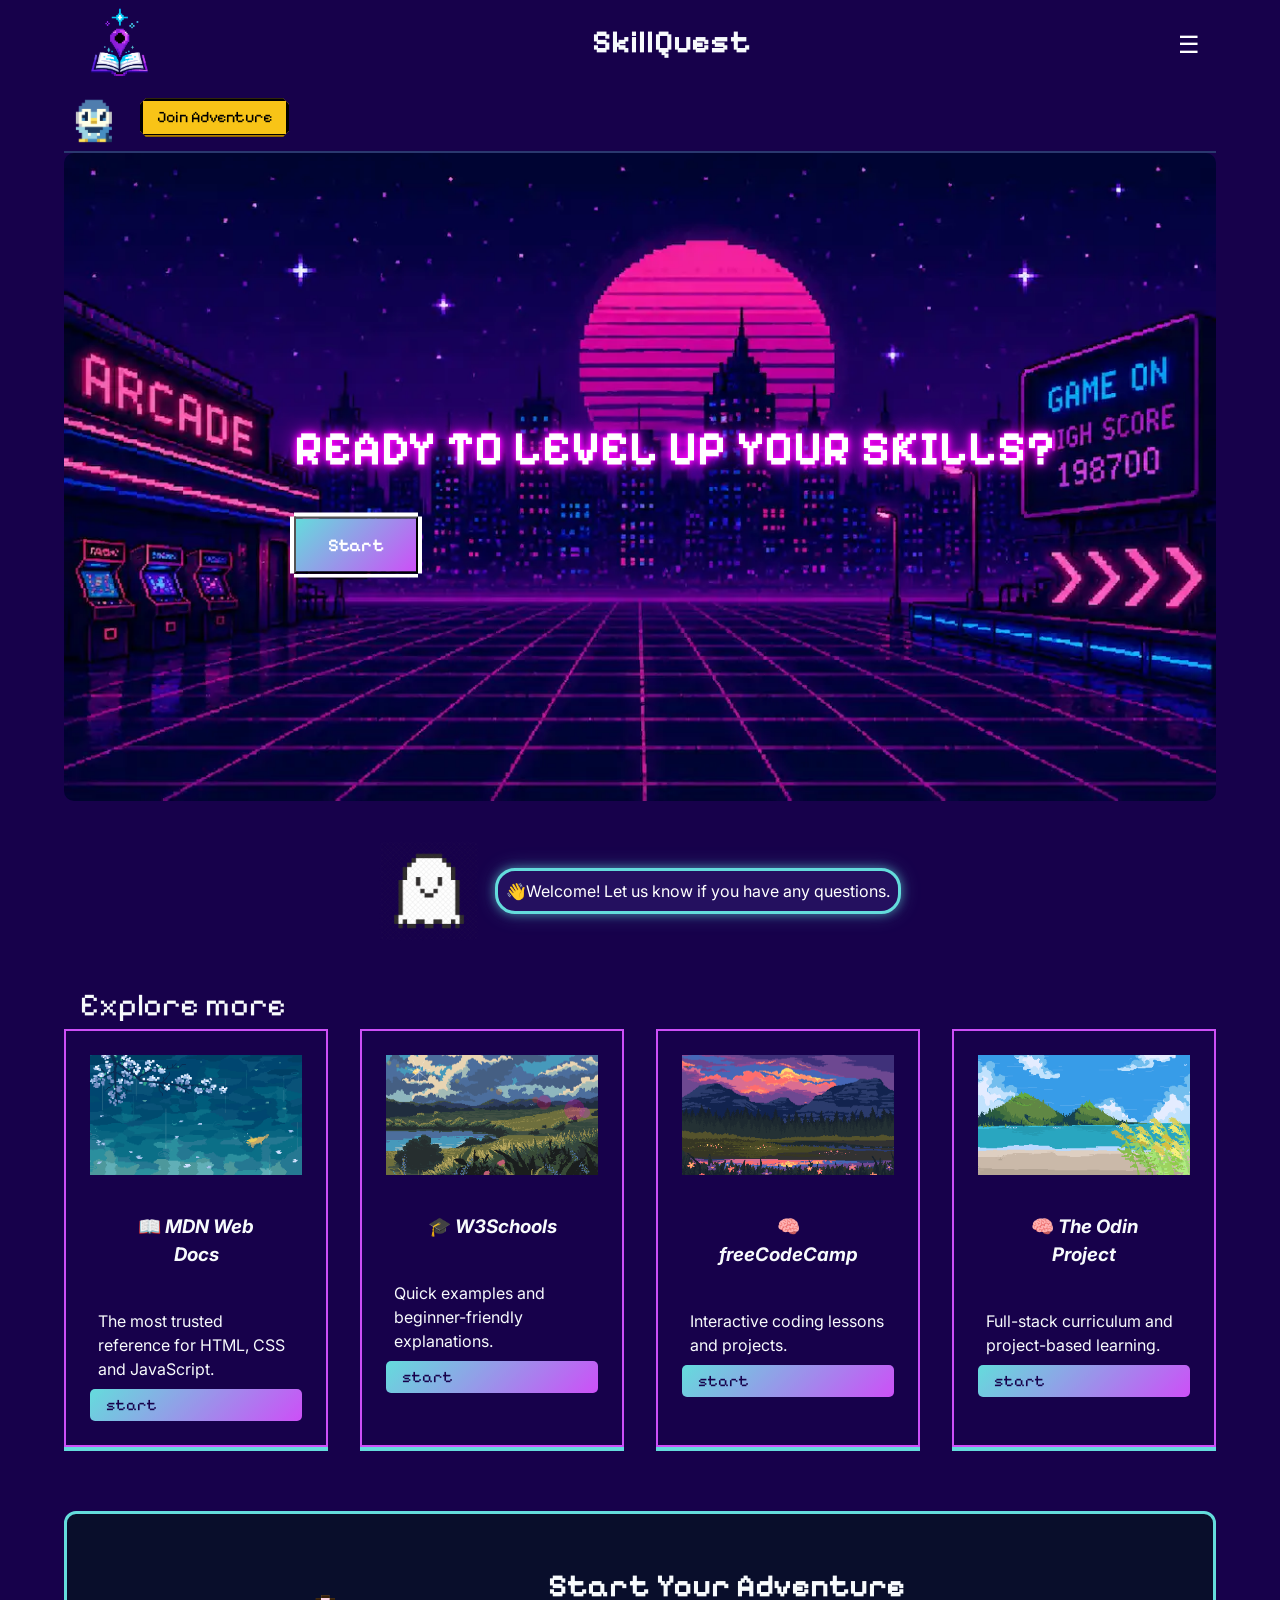
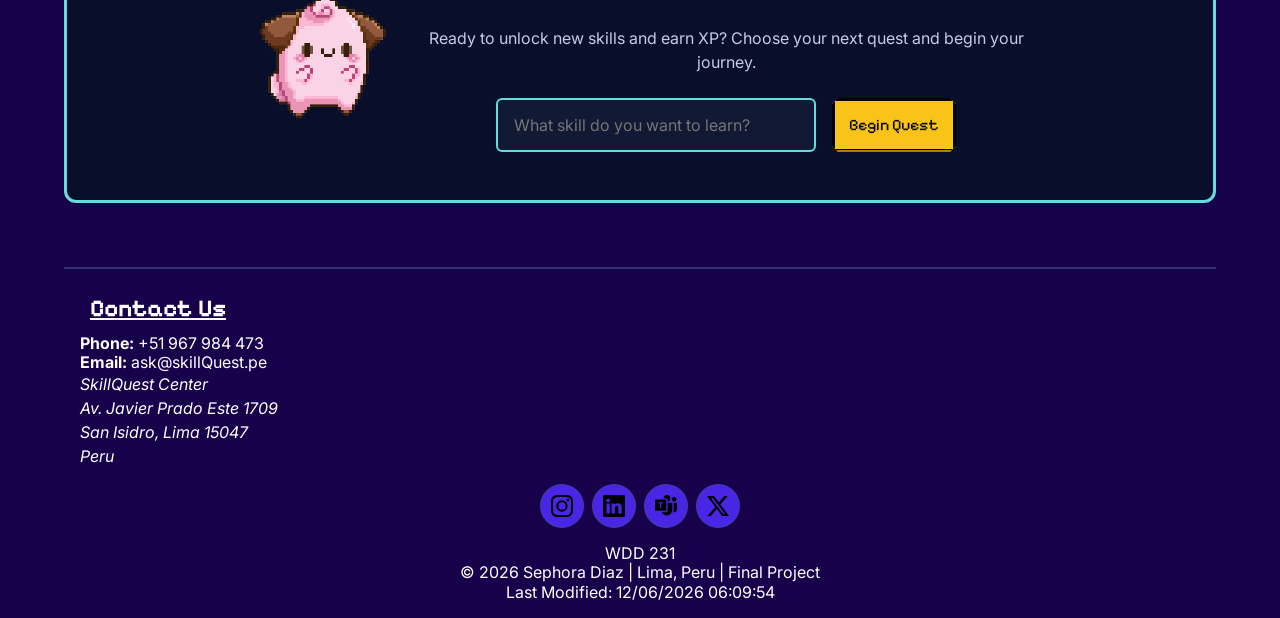
==== commit 270f5059: "retouches" ====
--- a/index.html
+++ b/index.html
@@ -1,5 +1,6 @@
 <!DOCTYPE html>
 <html lang="en">
+
 <head>
     <meta charset="UTF-8">
     <meta name="viewport" content="width=device-width, initial-scale=1.0">
@@ -18,13 +19,15 @@
     <!--FONTS-->
 
     <link rel="preconnect" href="https://fonts.googleapis.com">
-    
+
     <link rel="preconnect" href="https://fonts.gstatic.com" crossorigin>
-    <link href="https://fonts.googleapis.com/css2?family=Inter:ital,opsz,wght@0,14..32,100..900;1,14..32,100..900&family=Pixelify+Sans:wght@400..700&display=swap" rel="stylesheet">
+    <link
+        href="https://fonts.googleapis.com/css2?family=Inter:ital,opsz,wght@0,14..32,100..900;1,14..32,100..900&family=Pixelify+Sans:wght@400..700&display=swap"
+        rel="stylesheet">
 
 
     <link rel="preconnect" href="https://fonts.googleapis.com">
-    
+
     <link rel="preconnect" href="https://fonts.gstatic.com" crossorigin>
     <link href="https://fonts.googleapis.com/css2?family=Tiny5&display=swap" rel="stylesheet">
 
@@ -32,7 +35,7 @@
 
 
 
-     <!--STYLESHEETS-->
+    <!--STYLESHEETS-->
     <link rel="stylesheet" href="styles/normalize.css">
     <link rel="stylesheet" href="styles/home.css">
 
@@ -45,50 +48,51 @@
     <script src="scripts/date.js" defer></script>
 
 </head>
+
 <body>
     <div class="container">
         <div class="navi">
             <header>
                 <img src="images/skillQuestIcon.png" alt="site_logo" height="60" width="100">
-                
+
                 <span class="logo">SkillQuest</span>
                 <button id="ham-btn" class="hamburguer" aria-label="Open navigation menu"></button>
 
-                <nav id="nav-bar" class="navigation">   
-        
+                <nav id="nav-bar" class="navigation">
+
                     <ul>
                         <li><a href="index.html">Home</a></li>
                         <li><a href="#">Explore</a></li>
                         <li><a href="#">Quests</a></li>
                         <li><a href="#">About</a></li>
                     </ul>
-                
+
                 </nav>
             </header>
 
-            
+
             <div class="user-actions">
                 <div class="userProfile">
                     <img src="images/penguin2.gif" alt="user" width="70" height="70">
                 </div>
-                <button class="pixel-btn">Join Adventure</button> 
+                <button class="pixel-btn">Join Adventure</button>
             </div>
-            
-        
+
+
         </div>
-        
+
         <main>
             <div class="hero">
                 <img src="images/hero2.webp" alt="heroimg" width="1200" height="500">
                 <div class="hero-text">
-                    <h1>Ready to level up your skills? </h1> 
+                    <h1>Ready to level up your skills? </h1>
                     <button class="hero-start">Start</button>
                 </div>
             </div>
 
             <div class="greet">
                 <img src="images/Ghost.png" alt="welcomeEmoji" width="100" height="100">
-            <div id="visitor-message" class="visitorMsg"></div>    
+                <div id="visitor-message" class="visitorMsg"></div>
 
             </div>
 
@@ -96,77 +100,75 @@
 
             <span class="title">Explore more</span>
             <div class="P-Quests" id="resourceCards"></div>
-            
-           <section class="quest-panel">
 
-    <div class="quest-mascot">
-        <img src="images/doggie.gif" alt="Quest Ghost">
-    </div>
+            <section class="quest-panel">
 
-    <div class="quest-content">
-        <h2>Start Your Adventure</h2>
+                <div class="quest-mascot">
+                    <img src="images/doggie.gif" alt="Quest Ghost">
+                </div>
 
-        <p>
-            Ready to unlock new skills and earn XP?
-            Choose your next quest and begin your journey.
-        </p>
+                <div class="quest-content">
+                    <h2>Start Your Adventure</h2>
 
-        <div class="quest-actions">
-            <input
-                type="text"
-                placeholder="What skill do you want to learn?"
-            >
+                    <p>
+                        Ready to unlock new skills and earn XP?
+                        Choose your next quest and begin your journey.
+                    </p>
 
-            <button class="pixel-btn">
-                Begin Quest
-            </button>
-        </div>
-    </div>
+                    <div class="quest-actions">
+                        <input type="text" placeholder="What skill do you want to learn?">
 
-</section>
-        
-        <footer>
-            <div class="Contact">
-                <h2>Contact Us</h2>
-                <p><strong>Phone:</strong> +51 967 984 473</p>
-                <p><strong>Email:</strong> ask@skillQuest.pe</p>
+                        <button class="pixel-btn">
+                            Begin Quest
+                        </button>
+                    </div>
+                </div>
 
-                <address>
-                    SkillQuest Center<br>
-                    Av. Javier Prado Este 1709<br>
-                    San Isidro, Lima 15047<br>
-                    Peru
-                </address>
-            </div>
+            </section>
+
+            <footer>
+                <div class="Contact">
+                    <h2>Contact Us</h2>
+                    <p><strong>Phone:</strong> +51 967 984 473</p>
+                    <p><strong>Email:</strong> ask@skillQuest.pe</p>
+
+                    <address>
+                        SkillQuest Center<br>
+                        Av. Javier Prado Este 1709<br>
+                        San Isidro, Lima 15047<br>
+                        Peru
+                    </address>
+                </div>
 
 
 
 
 
-            <div class="social">
-                <a href="https://www.instagram.com/limachamber/?hl=es-la" target="_blank"><img src="images/instagram.svg"
-                        alt="instagram" width="16" height="16"></a>
-                <a href="https://www.linkedin.com/feed/" target="_blank"><img src="images/linkedin.svg" alt="linkedin"
-                        width="16" height="16"></a>
-                <a href="https://teams.live.com/free" target="_blank"><img src="images/microsoft-teams.svg"
-                        alt="microsoft-teams" width="16" height="16"></a>
-                <a href="https://x.com/?lang=es" target="_blank"><img src="images/twitter-x.svg" alt="twitter-x" width="16"
-                        height="16"></a>
-            </div>
+                <div class="social">
+                    <a href="https://www.instagram.com/limachamber/?hl=es-la" target="_blank"><img
+                            src="images/instagram.svg" alt="instagram" width="16" height="16"></a>
+                    <a href="https://www.linkedin.com/feed/" target="_blank"><img src="images/linkedin.svg"
+                            alt="linkedin" width="16" height="16"></a>
+                    <a href="https://teams.live.com/free" target="_blank"><img src="images/microsoft-teams.svg"
+                            alt="microsoft-teams" width="16" height="16"></a>
+                    <a href="https://x.com/?lang=es" target="_blank"><img src="images/twitter-x.svg" alt="twitter-x"
+                            width="16" height="16"></a>
+                </div>
 
-            <div class="date">
-                <p>WDD 231</p>
-                <p>
-                    © <span id="year"></span> Sephora Diaz | Lima, Peru | Final Project</p>
-                <p id="lastModified"></p>
+                <div class="date">
+                    <p>WDD 231</p>
+                    <p>
+                        © <span id="year"></span> Sephora Diaz | Lima, Peru | Final Project</p>
+                    <p id="lastModified"></p>
 
-            </div>
+                </div>
 
 
-    </footer> 
+            </footer>
 
 
     </div>
-       
+
 </body>
+
 </html>
--- a/styles/home.css
+++ b/styles/home.css
@@ -134,7 +134,7 @@
 
 .container {
   width: 90%;
-  max-width: 1300px;
+  max-width: 1200px;
   margin: 0 auto;
 }
 
@@ -154,12 +154,13 @@
   justify-content: space-between;
   width: 100%;
   gap: 0;
-  
+
 }
 
 header span {
   font-size: 2rem;
-  font-family: "Pixelify Sans", sans-serif;;
+  font-family: "Pixelify Sans", sans-serif;
+  ;
   font-weight: 800;
 }
 
@@ -227,7 +228,7 @@
   left: 0;
   width: 100%;
   height: 100vh;
-  background-color: var(--bg-card-hover);
+  background-color: var(--bg-main);
   z-index: 9999;
 }
 
@@ -267,26 +268,49 @@
 }
 
 .navi {
+  flex-direction: column;
+  gap: 1rem;
+  border-bottom: 2px solid var(--border);
+}
+
+@media (max-width: 900px) {
+
+  .pixel-btn {
+    font-size: 1rem;
+    padding: 8px 16px;
+   
+  }
+
+  .userProfile {
+    display: none;
+  }
+
+  .pixel-btn {
+    display: none;
+  }
+
+  .hero-text {
+    left: 50%;
+    transform: translate(-50%, -50%);
+    width: 90%;
+    text-align: center;
+  }
+
+  .hero-text h1 {
+    font-size: 1.8rem;
+
+}
+
+.greet {
     flex-direction: column;
-    gap: 1rem;
-    border-bottom: 2px solid var(--border);
-}
-
-@media (max-width: 900px) {
-
-    .pixel-btn {
-        font-size: 1rem;
-        padding: 8px 16px;
-    }
-
-    .userProfile {
-        display: none;
-    }
-    .pixel-btn {
-      display: none;
-    }
-
-}
+    text-align: center;
+    padding: 1rem;
+  }
+
+}
+
+
+
 /*--------------------MAIN--------------------*/
 body {
   background: var(--bg-main);
@@ -354,45 +378,41 @@
 .hero-start:hover {
   background: var(--secondary-hover);
   transition: 0.3s;
-  color: var(--text-dark) ;
+  color: var(--text-dark);
 }
 
 
 .user-actions {
-    display: flex;
-    align-items: center;
-    gap: 1rem;
-}
-
-.userProfile {
-    width: 48px;
-    height: 48px;
-    border: 3px solid #000;
-    background: #ff00ff;
-    box-shadow: 0 4px 0 #7300a8;
+  display: flex;
+  align-items: center;
+  gap: 1rem;
+}
+
+.userProfile img {
+  width: 60px;
+  height: 60px;
+  align-items: center;
 }
 
 
 .pixel-btn {
-    background: #f8c417;
-    border: 3px solid #000;
-    position:relative;
-    padding: 10px 24px;
-
-    clip-path: polygon(
-        0 6px,
-        6px 0,
-        calc(100% - 6px) 0,
-        100% 6px,
-        100% calc(100% - 6px),
-        calc(100% - 6px) 100%,
-        6px 100%,
-        0 calc(100% - 6px)
-    );
-
-    box-shadow: 0 4px 0 #a87300;
-    font-family: "Pixelify Sans", sans-serif; 
-    font-size: 1.2rem;
+  background: #f8c417;
+  border: 3px solid #000;
+  position: relative;
+  padding: 7px 14px;
+
+  clip-path: polygon(0 6px,
+      6px 0,
+      calc(100% - 6px) 0,
+      100% 6px,
+      100% calc(100% - 6px),
+      calc(100% - 6px) 100%,
+      6px 100%,
+      0 calc(100% - 6px));
+
+  box-shadow: 0 4px 0 #a87300;
+  font-family: "Pixelify Sans", sans-serif;
+  font-size: 1rem;
 
 }
 
@@ -403,19 +423,19 @@
 }
 
 .pixel-btn::after {
-    content: "";
-    position: absolute;
-
-    left: -3px;
-    right: -3px;
-    bottom: -7px;
-
-    height: 6px;
-
-    background: #b07d00;
-    border-left: 3px solid #000;
-    border-right: 3px solid #000;
-    border-bottom: 3px solid #000;
+  content: "";
+  position: absolute;
+
+  left: -3px;
+  right: -3px;
+  bottom: -7px;
+
+  height: 6px;
+
+  background: #b07d00;
+  border-left: 3px solid #000;
+  border-right: 3px solid #000;
+  border-bottom: 3px solid #000;
 }
 
 .greet {
@@ -427,43 +447,49 @@
 }
 
 .visitorMsg {
-    background: #24105f;
-    color: white;
-    padding: .5rem;
-    border-radius: 20px;
-
-    border: 3px solid #64DCDC;
-
-    box-shadow:
-        0 0 10px rgba(100,220,220,.5),
-        0 0 20px rgba(100,220,220,.3);
-}
+  background: #24105f;
+  color: white;
+  padding: .5rem;
+  border-radius: 20px;
+
+  border: 3px solid #64DCDC;
+
+  box-shadow:
+    0 0 10px rgba(100, 220, 220, .5),
+    0 0 20px rgba(100, 220, 220, .3);
+}
+
 .visitorMsg::before {
-    border-right-color: #24105f;
-}
-
+  border-right-color: #24105f;
+}
+img {
+  max-width: 100%;
+  height: auto;
+}
 /*--------------------CARDS--------------------*/
 .P-Quests {
-    display: grid;
-    grid-template-columns: repeat(auto-fit, minmax(250px, 1fr));
-    gap: 2rem;
-}
+  display: grid;
+  grid-template-columns: repeat(auto-fit, minmax(250px, 1fr));
+  gap: 2rem;
+}
+
 .resource-card {
-    padding: 1.5rem;
-    border: 3px solid black;
-    border: 2px solid var(--accent);
-
-    box-shadow: 0 4px 0 var(--border-strong);
-}
+  padding: 1.5rem;
+  border: 3px solid black;
+  border: 2px solid var(--accent);
+
+  box-shadow: 0 4px 0 var(--border-strong);
+}
+
 .resource-card span {
-    font-size: 3rem;
+  font-size: 3rem;
 }
 
 .resource-card h3 {
   color: var(--text-primary);
 }
 
-.title{
+.title {
   font-size: 2rem;
   font-family: "Pixelify Sans", sans-serif;
   padding: 1rem;
@@ -472,84 +498,111 @@
 .resource-card a {
   display: flex;
   background: var(--gradient-button);
-  padding:4px 16px;
+  padding: 4px 16px;
   justify-self: center;
   color: var(--text-dark);
-  font-family:"Pixelify Sans", sans-serif;
+  font-family: "Pixelify Sans", sans-serif;
   list-style: none;
   text-decoration: none;
   border-radius: 5px;
-   
-}
+
+}
+
 .resource-card p {
-  padding: .5rem ;
-  
-}
+  padding: .5rem;
+
+}
+
 .quest-panel {
-    display: flex;
+  display: flex;
+  flex-wrap: wrap;
+  align-items: center;
+  justify-content: center;
+
+  gap: 2rem;
+  padding: 3rem;
+  margin: 4rem 0;
+
+  background: #090e2b;
+
+  border: 3px solid var(--secondary);
+  border-radius: 12px;
+}
+
+.quest-content {
+  text-align: center;
+  max-width: 600px;
+}
+
+.quest-content h2 {
+  font-size: 2rem;
+  margin-bottom: 1rem;
+}
+
+.quest-content p {
+  margin-bottom: 1.5rem;
+  color: var(--text-secondary);
+}
+
+.quest-actions {
+  display: flex;
+  flex-wrap: wrap;
+  gap: 1rem;
+  justify-content: center;
+  width: 100%;
+}
+
+.quest-actions input {
+  width: 100%;
+  max-width: 320px;
+
+  padding: 1rem;
+
+  background: #111935;
+  color: white;
+
+  border: 2px solid var(--secondary);
+  border-radius: 6px;
+
+  font-family: inherit;
+  box-sizing: border-box;
+}
+
+@media (max-width: 768px) {
+  .quest-panel {
+    padding: 1.5rem;
+    gap: 1rem;
+  }
+
+  .quest-content h2 {
+    font-size: 1.5rem;
+  }
+
+  .quest-actions {
+    flex-direction: column;
     align-items: center;
-    justify-content: center;
-
-    gap: 2rem;
-
-    padding: 3rem;
-
-    margin: 4rem 0;
-
-    background: #090e2b;
-
-    border: 3px solid var(--secondary);
-
-    border-radius: 12px;
-}
-
-.quest-content {
-    text-align: center;
-    max-width: 600px;
-}
-
-.quest-content h2 {
-    font-size: 2rem;
-    margin-bottom: 1rem;
-}
-
-.quest-content p {
-    margin-bottom: 1.5rem;
-    color: var(--text-secondary);
-}
-
-.quest-actions {
-    display: flex;
-    gap: 1rem;
-    justify-content: center;
-    flex-wrap: wrap;
-}
-.quest-actions input {
-    padding: 1rem;
-
-    width: 320px;
-
-    background: #111935;
-
-    color: white;
-
-    border: 2px solid var(--secondary);
-
-    border-radius: 6px;
-
-    font-family: inherit;
-}
+  }
+
+  .quest-actions input {
+    max-width: 100%;
+  }
+}
+
 .card-gif {
-    width: 100%;
-    height: 120px;
-    object-fit: cover;
-}
+  width: 100%;
+  height: 120px;
+  object-fit: cover;
+}
+
 /*--------------------FOOTER--------------------*/
 footer {
   background: var(--bg-main);
   min-height: 250px;
 }
 
+footer h3 {
+  padding: 1rem;
+}
 
 .footer-grid {
   min-height: 250px;
@@ -627,82 +680,83 @@
 
 /*--------------------ANIMATIONS--------------------*/
 .greet img {
-    animation: ghostFloat 3s ease-in-out infinite;
+  animation: ghostFloat 3s ease-in-out infinite;
 }
 
 @keyframes ghostFloat {
-    0% {
-        transform: translateY(0);
-    }
-
-    50% {
-        transform: translateY(-12px);
-    }
-
-    100% {
-        transform: translateY(0);
-    }
+  0% {
+    transform: translateY(0);
+  }
+
+  50% {
+    transform: translateY(-12px);
+  }
+
+  100% {
+    transform: translateY(0);
+  }
 }
 
 .hero-start {
-    transition: all 0.2s ease;
+  transition: all 0.2s ease;
 }
 
 .hero-start:hover {
-    transform: translateY(-3px);
+  transform: translateY(-3px);
 }
 
 .hero-start:active {
-    transform: translateY(4px);
-
-    box-shadow:
-        -2px 0 0 #fff,
-         2px 0 0 #fff,
-         0 -2px 0 #fff,
-         0  2px 0 #fff;
+  transform: translateY(4px);
+
+  box-shadow:
+    -2px 0 0 #fff,
+    2px 0 0 #fff,
+    0 -2px 0 #fff,
+    0 2px 0 #fff;
 }
 
 .pixel-btn {
-    transition: all 0.2s ease;
+  transition: all 0.2s ease;
 }
 
 .pixel-btn:hover {
-    transform: translateY(-3px);
+  transform: translateY(-3px);
 }
 
 .pixel-btn:active {
-    transform: translateY(4px);
-
-    box-shadow:
-        -2px 0 0 #fff,
-         2px 0 0 #fff,
-         0 -2px 0 #fff,
-         0  2px 0 #fff;
+  transform: translateY(4px);
+
+  box-shadow:
+    -2px 0 0 #fff,
+    2px 0 0 #fff,
+    0 -2px 0 #fff,
+    0 2px 0 #fff;
 }
 
 .resource-card a {
-    transition: all 0.2s ease;
+  transition: all 0.2s ease;
 }
 
 .resource-card a:hover {
-    transform: translateY(-3px);
+  transform: translateY(-3px);
 }
 
 .resource-card a:active {
-    transform: translateY(4px);
-
-    box-shadow:
-        -2px 0 0 #fff,
-         2px 0 0 #fff,
-         0 -2px 0 #fff,
-         0  2px 0 #fff;
+  transform: translateY(4px);
+
+  box-shadow:
+    -2px 0 0 #fff,
+    2px 0 0 #fff,
+    0 -2px 0 #fff,
+    0 2px 0 #fff;
 }
 
 .quest-mascot img {
-    width: 140px;
-
-    animation:
-        ghostIdle 4s ease-in-out infinite,
-        ghostGlow 2.5s ease-in-out infinite;
-}
+  width: 140px;
+
+  animation:
+    ghostIdle 4s ease-in-out infinite,
+    ghostGlow 2.5s ease-in-out infinite;
+}
+
 /*--------------------!!--------------------*/
